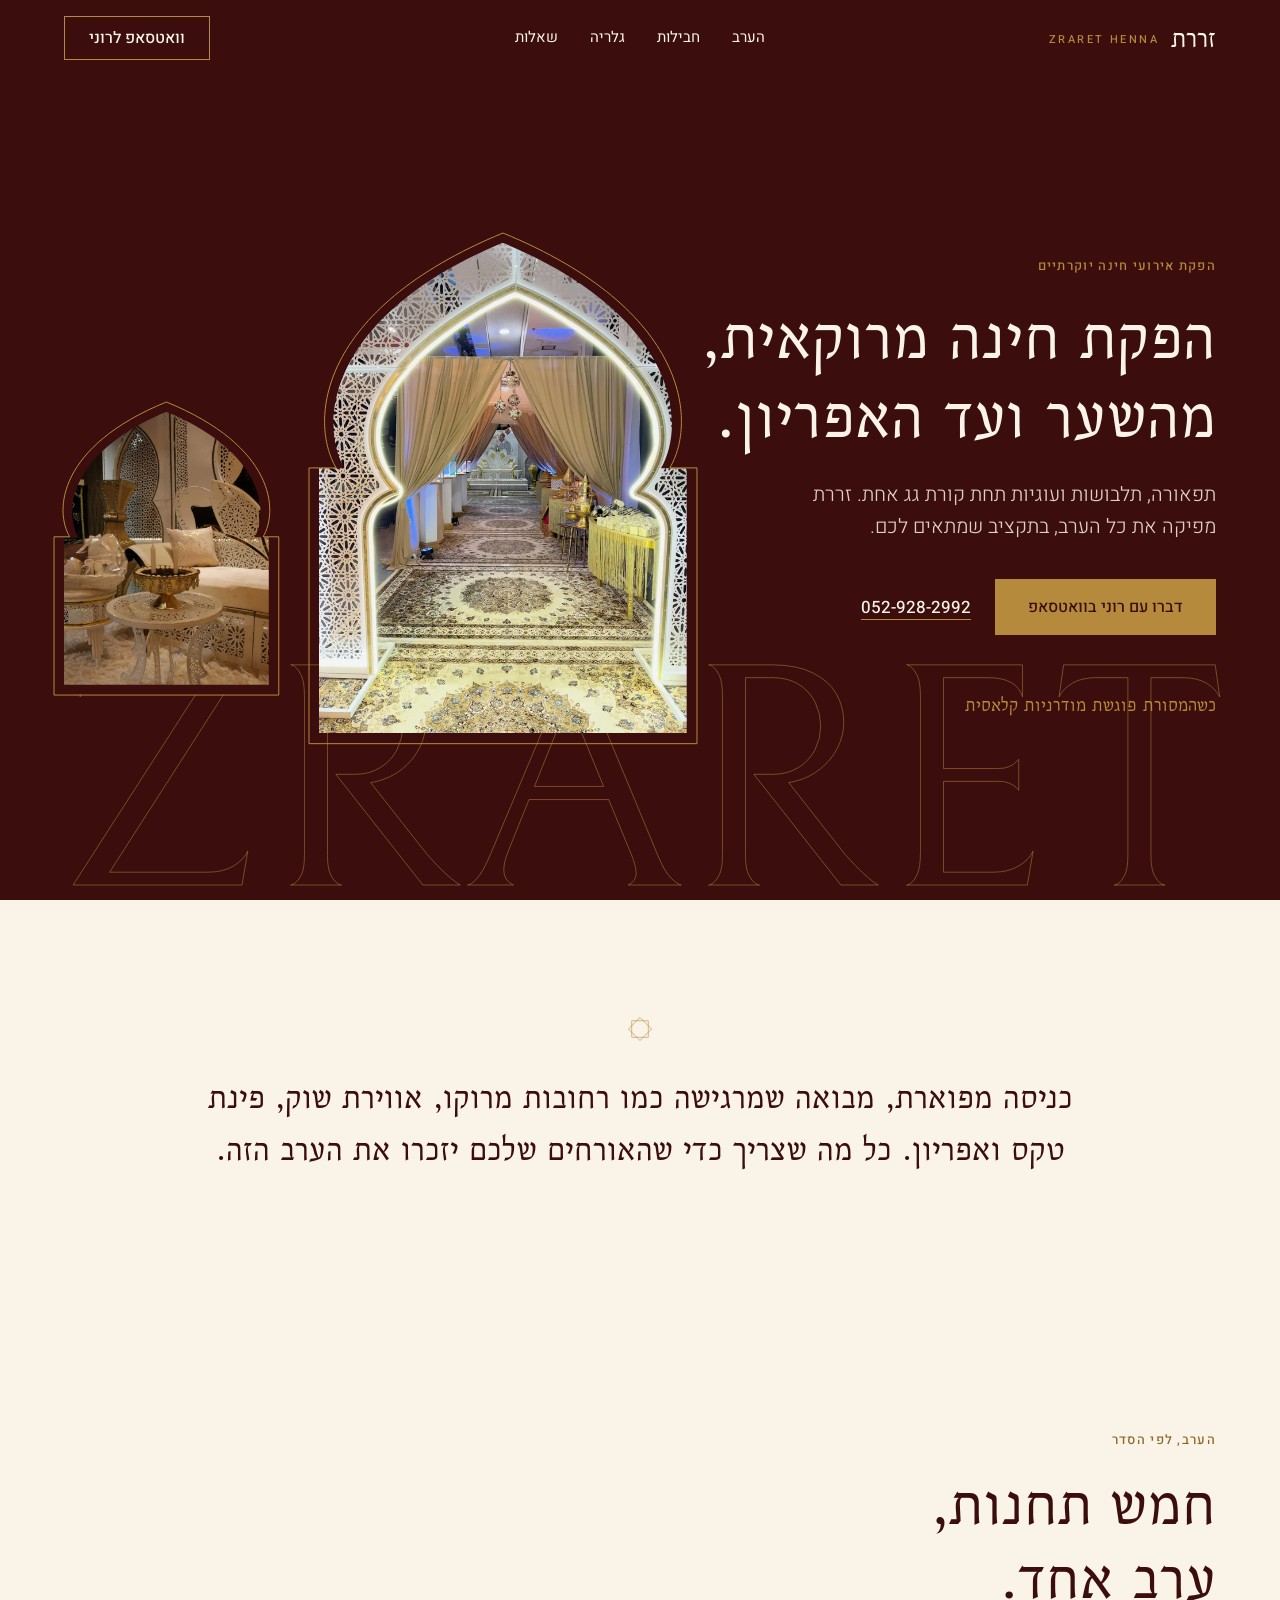
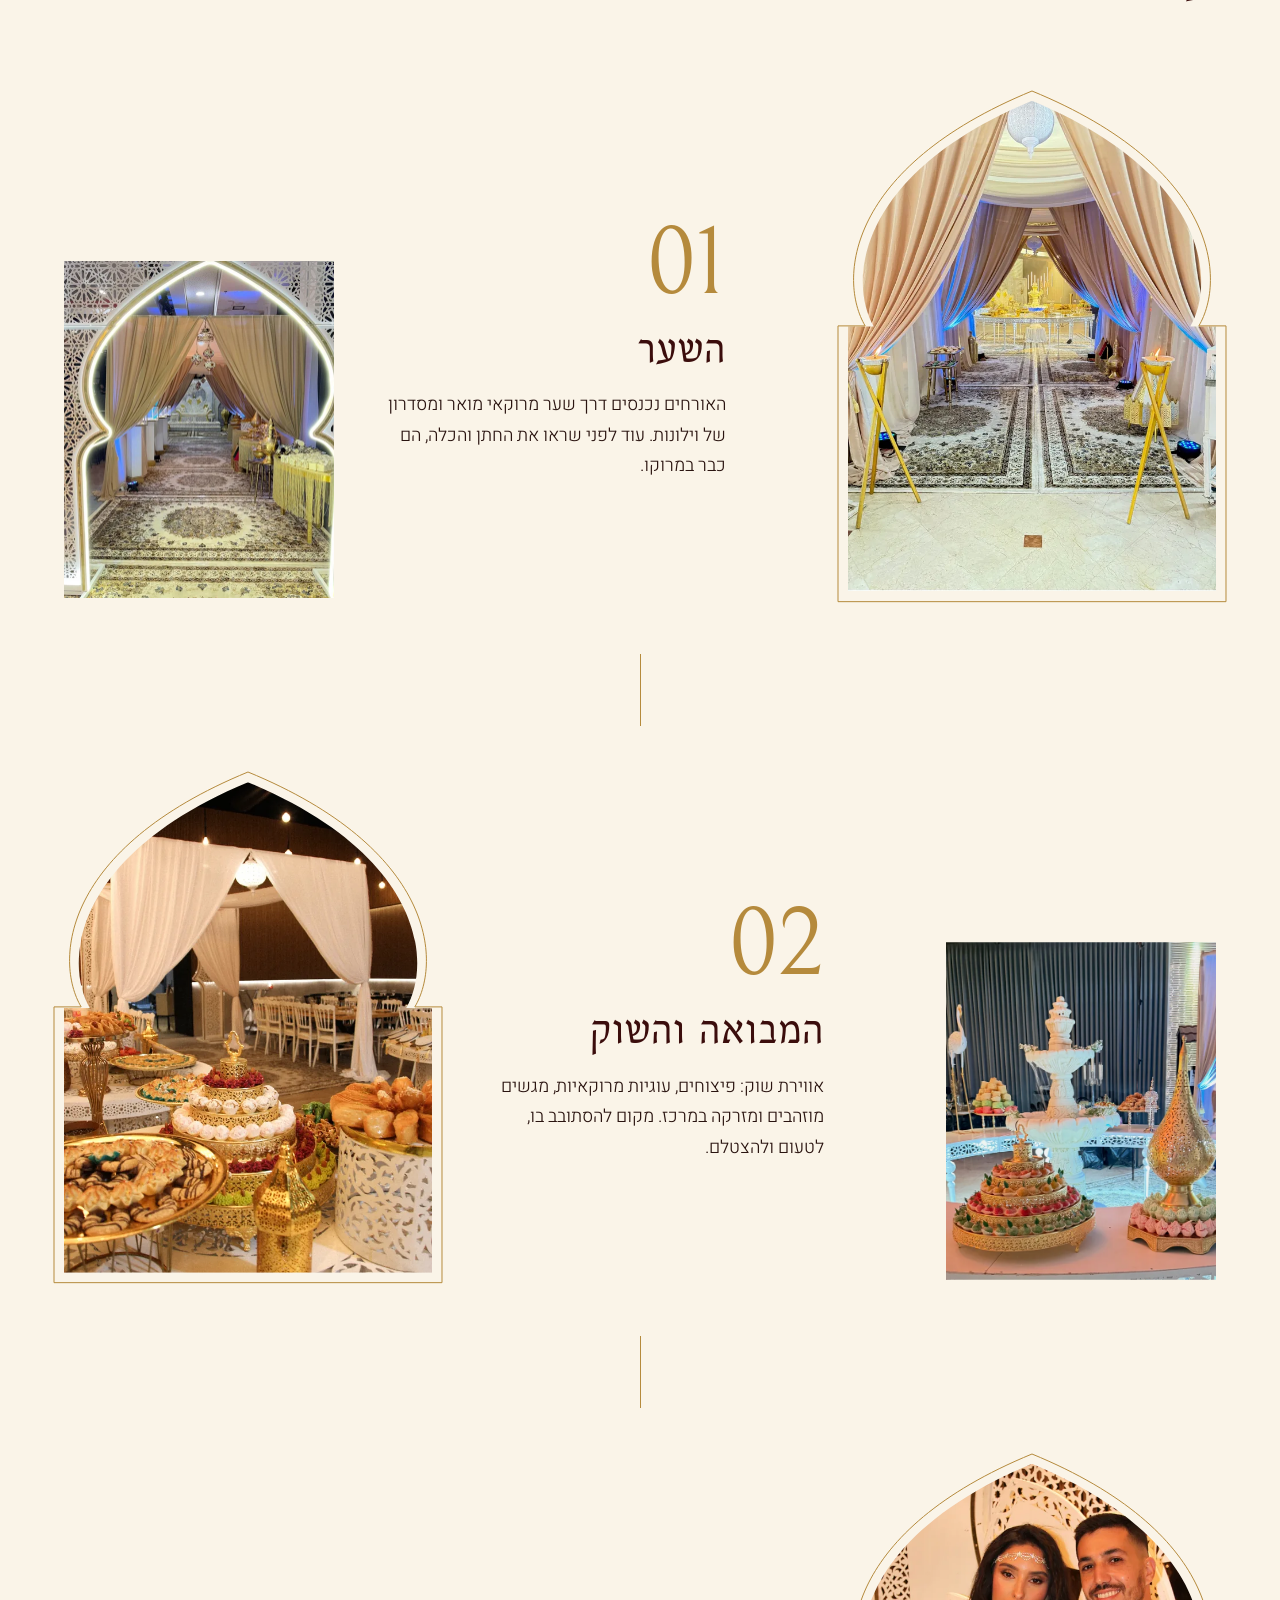
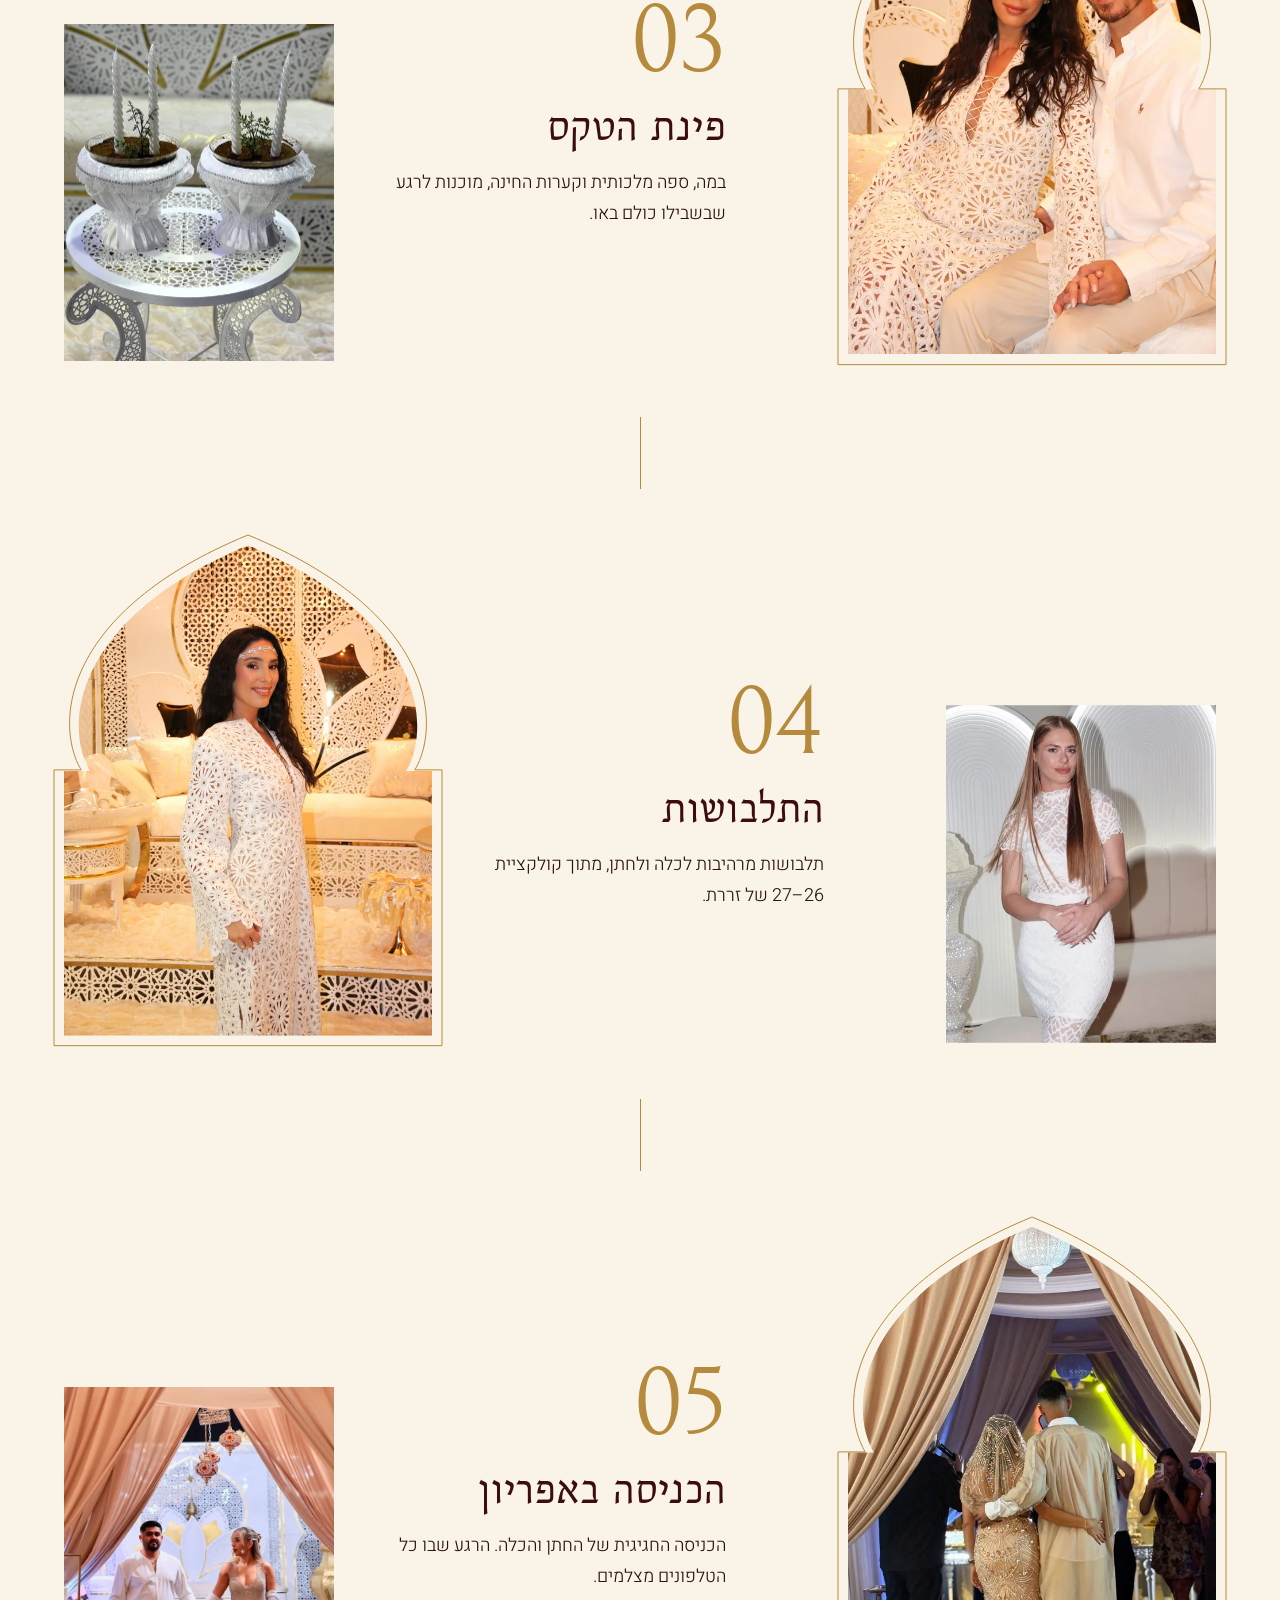
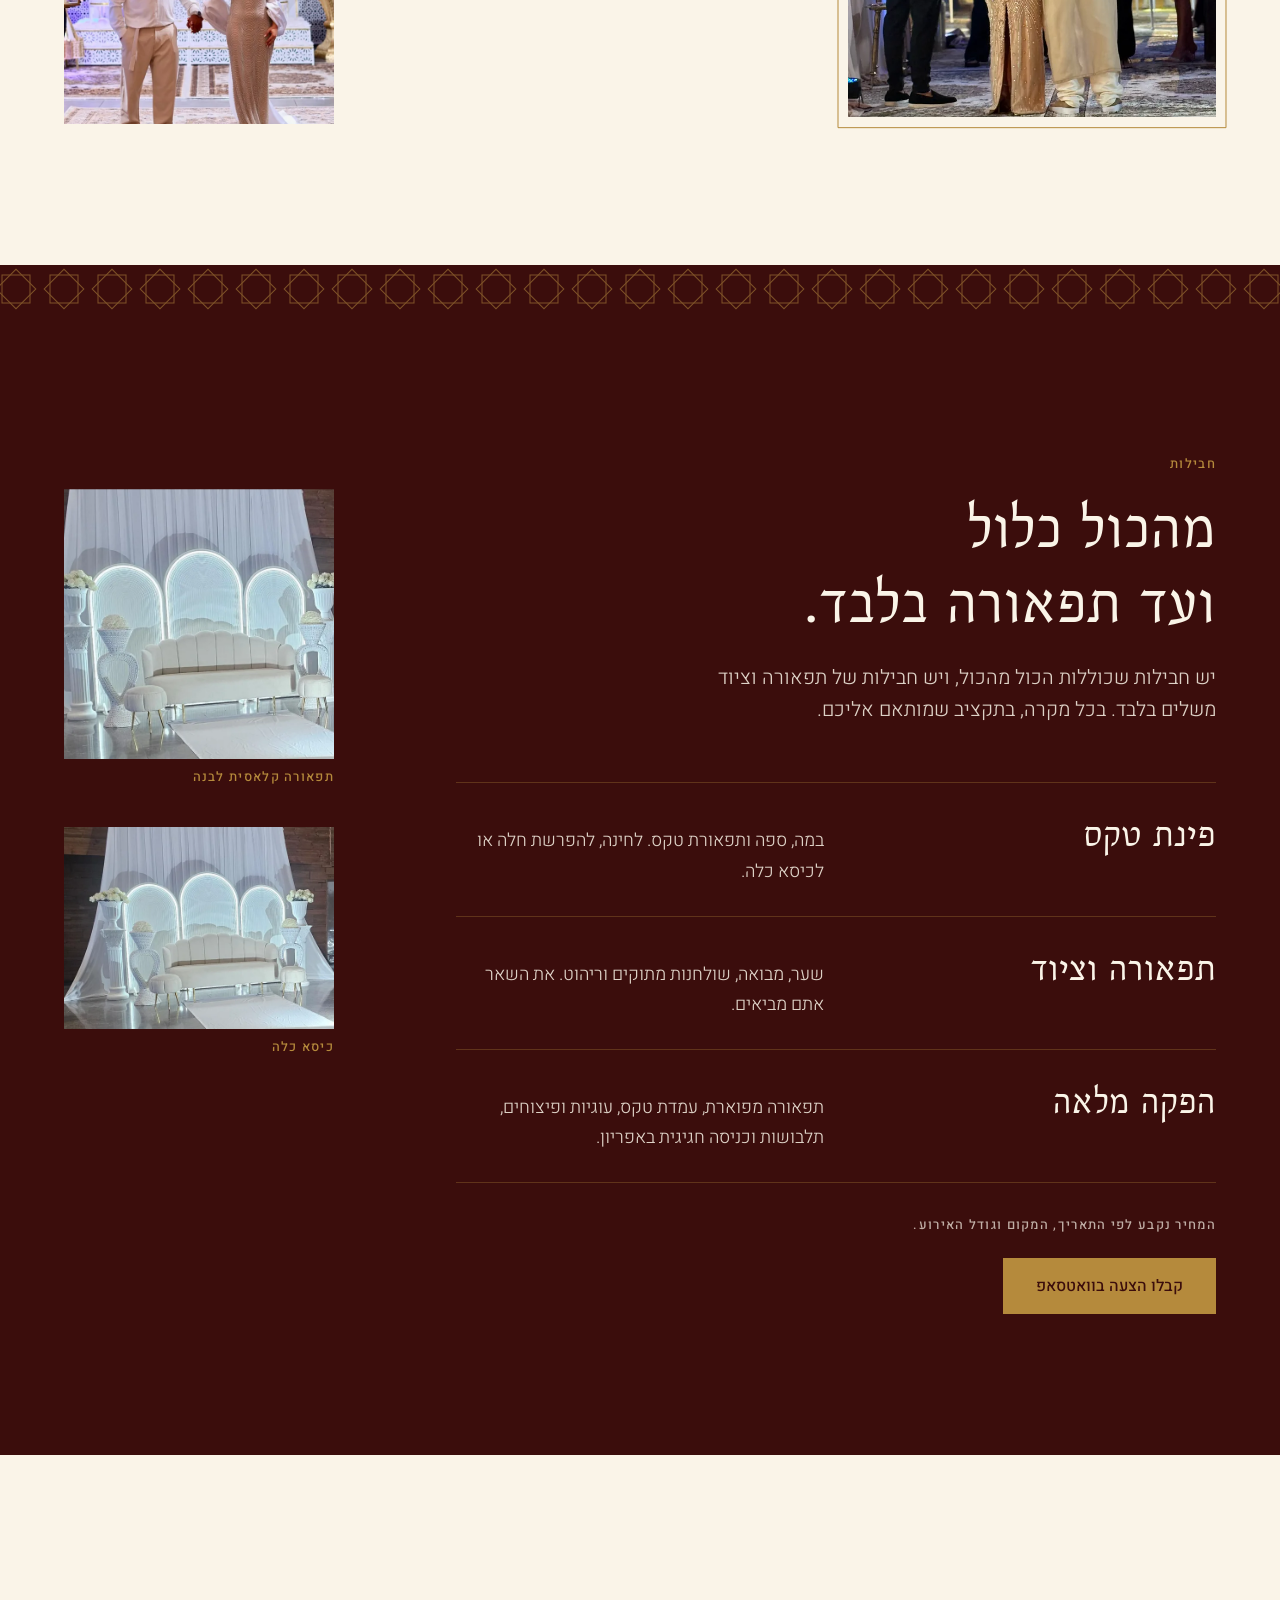
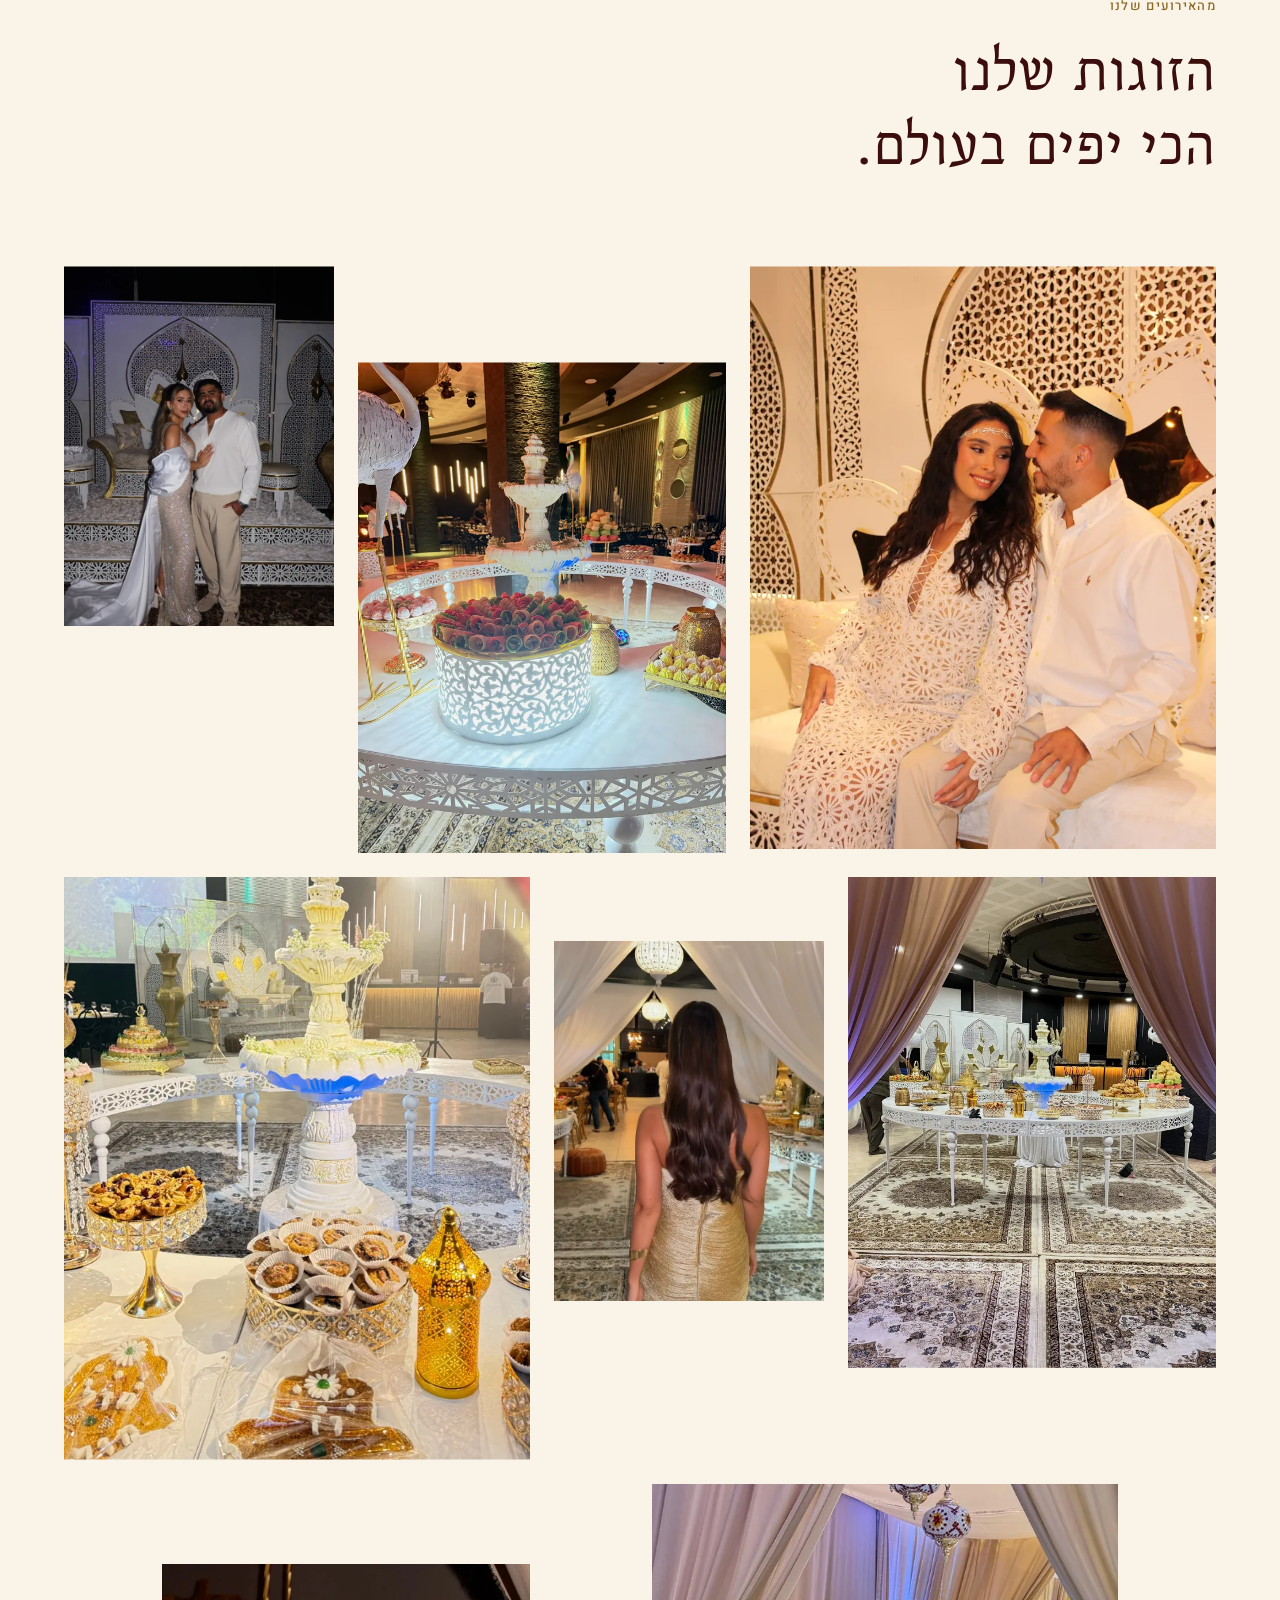
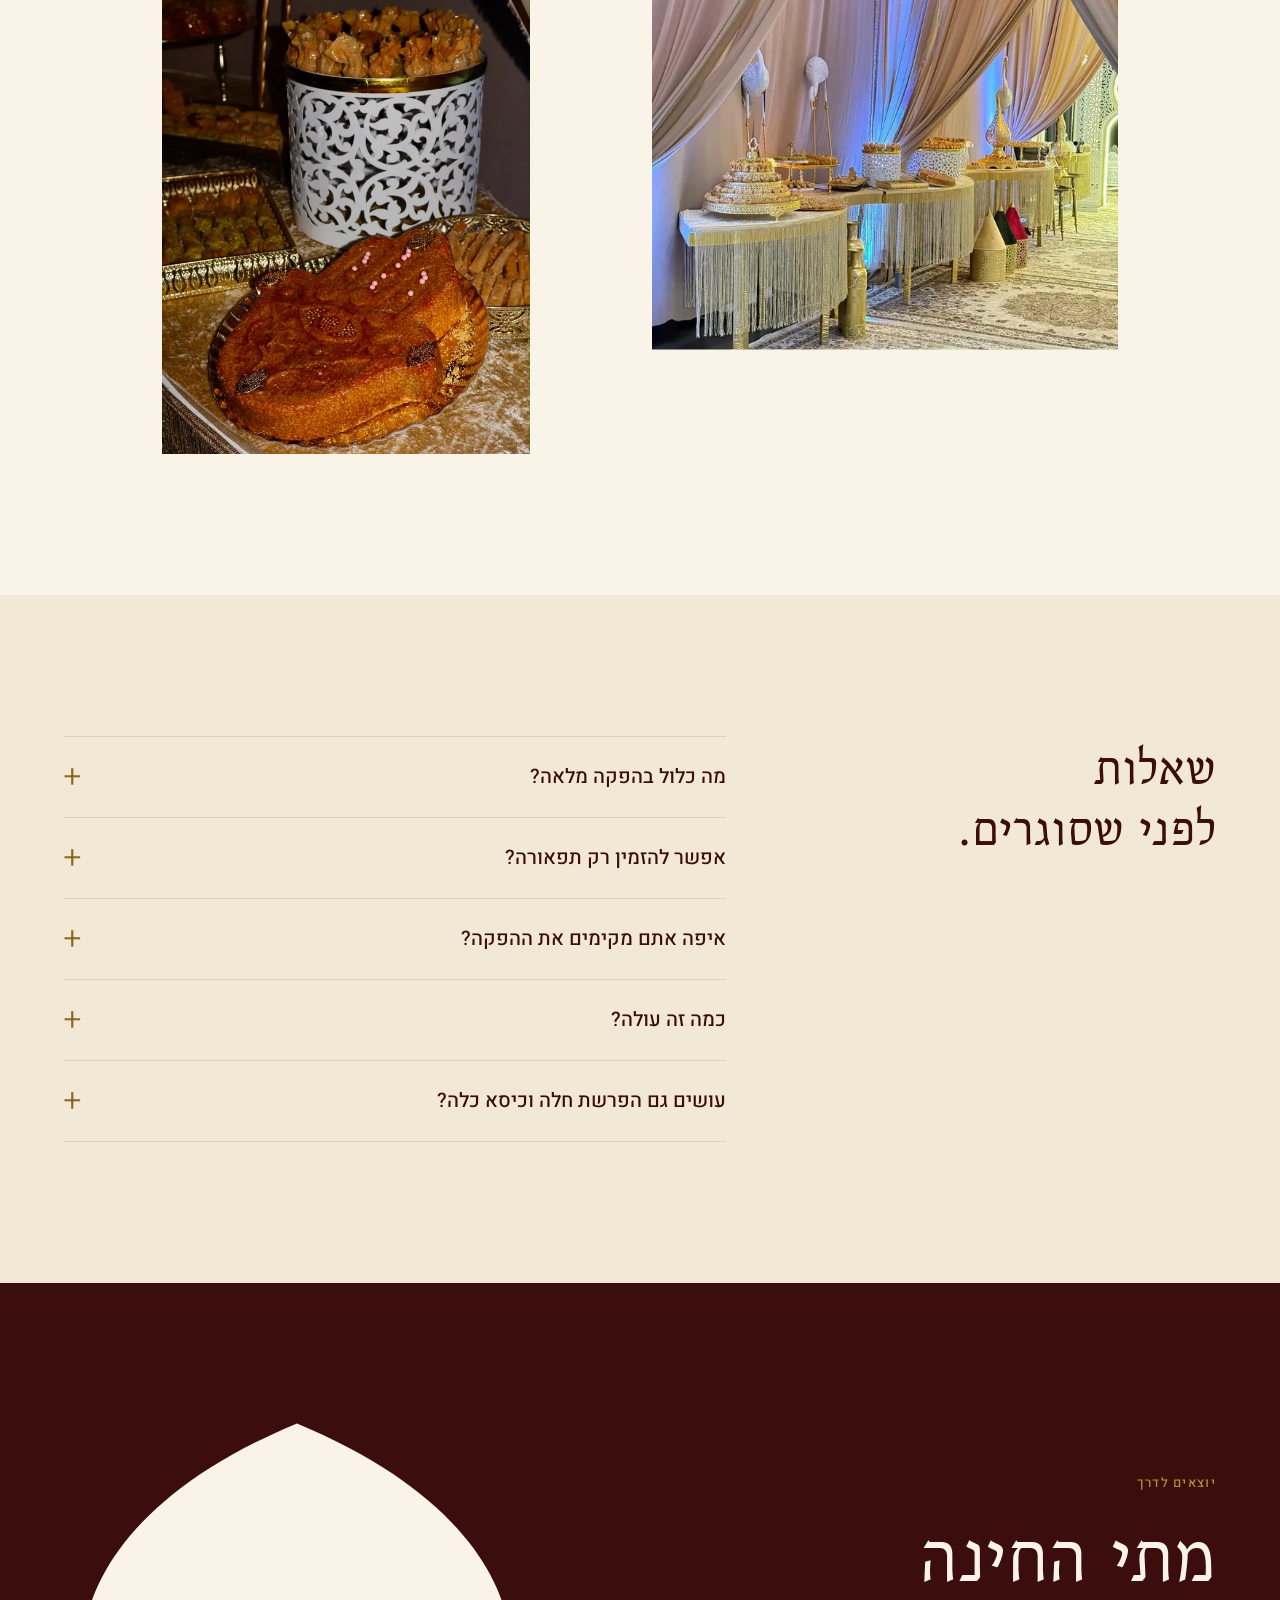
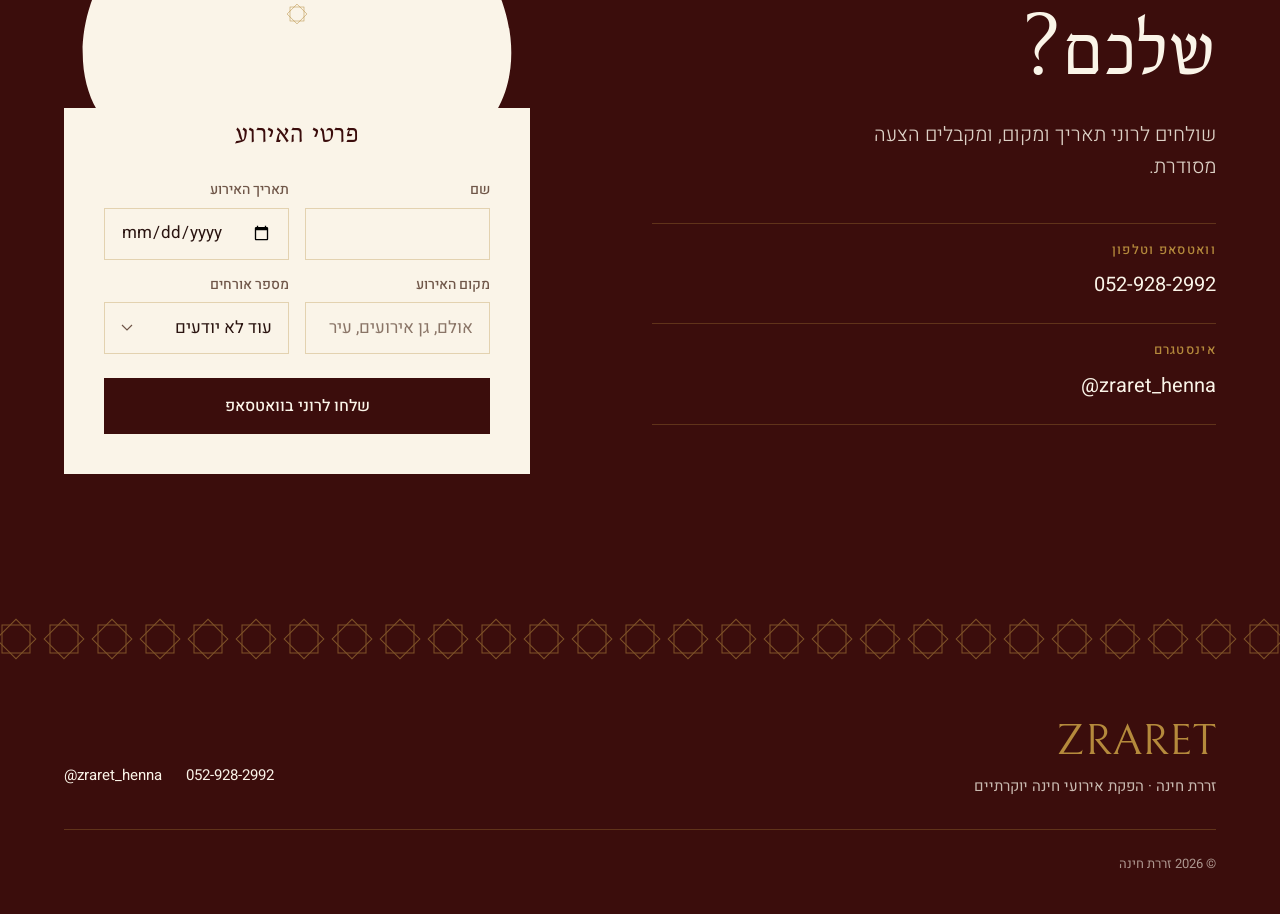
==== sites/zraret-henna/index.html @ cfbc6003 "Build contractor site for Avoda Ivrit (Eli Mualem) and polish after QA Static RTL site with real bef" ====
<!doctype html>
<html lang="he" dir="rtl">
<head>
  <meta charset="utf-8">
  <meta name="viewport" content="width=device-width, initial-scale=1">
  <title>זררת חינה | הפקת אירועי חינה מרוקאית יוקרתיים</title>
  <meta name="description" content="הפקת חינה מרוקאית מהשער ועד האפריון: תפאורה, תלבושות ועוגיות. חבילות בתקציב שמתאים לכם. דברו עם רוני: 052-928-2992.">
  <meta name="theme-color" content="#3B0D0C">
  <meta property="og:title" content="זררת חינה | הפקת אירועי חינה מרוקאית יוקרתיים">
  <meta property="og:description" content="הפקת חינה מרוקאית מהשער ועד האפריון: תפאורה, תלבושות ועוגיות. חבילות בתקציב שמתאים לכם. דברו עם רוני: 052-928-2992.">
  <meta property="og:type" content="website">
  <meta property="og:locale" content="he_IL">
  <meta property="og:image" content="assets/img/arch-entrance-1200.webp">
  <link rel="icon" href="data:image/svg+xml,%3Csvg xmlns='http://www.w3.org/2000/svg' viewBox='0 0 64 64'%3E%3Crect width='64' height='64' fill='%233B0D0C'/%3E%3Cpath transform='translate(15.5 10) scale(0.11)' d='M0,400 L0,184 L21,184 C0,148 6,60 150,0 C294,60 300,148 279,184 L300,184 L300,400 Z' fill='%23B58A3C'/%3E%3C/svg%3E">
  <link rel="preload" href="assets/fonts/bellefair-hebrew-400-normal.woff2" as="font" type="font/woff2" crossorigin>
  <link rel="preload" href="assets/fonts/heebo-hebrew-300-normal.woff2" as="font" type="font/woff2" crossorigin>
  <link rel="stylesheet" href="assets/css/fonts.css">
  <link rel="stylesheet" href="assets/css/styles.css">
  <script>document.documentElement.classList.add('js');</script>
  <script type="application/ld+json">{"@context": "https://schema.org", "@type": "LocalBusiness", "name": "זררת חינה", "telephone": "+972-52-928-2992", "areaServed": "IL", "sameAs": ["https://www.instagram.com/zraret_henna/"]}</script>
  <script src="assets/js/main.js" defer></script>
</head>
<body>
  <svg width="0" height="0" aria-hidden="true" style="position:absolute"><defs>
   <clipPath id="arch" clipPathUnits="objectBoundingBox"><path d="M0,1 L0,0.46 L0.07,0.46 C0,0.37 0.02,0.15 0.5,0 C0.98,0.15 1,0.37 0.93,0.46 L1,0.46 L1,1 Z"/></clipPath>
   <clipPath id="arch-top" clipPathUnits="objectBoundingBox"><path d="M0,1 L0.07,1 C0,0.804 0.02,0.326 0.5,0 C0.98,0.326 1,0.804 0.93,1 L1,1 Z"/></clipPath>
  </defs></svg>
  <a class="skip" href="#main">דילוג לתוכן</a>

  <header class="header" id="top">
    <div class="container header__bar">
      <a class="brand" href="#top" aria-label="זררת חינה, לראש העמוד">
        <span class="brand__he">זררת</span>
        <span class="brand__en" dir="ltr">ZRARET HENNA</span>
      </a>
      <nav class="nav" aria-label="ניווט ראשי">
        <ul>
          <li><a href="#evening">הערב</a></li>
          <li><a href="#packages">חבילות</a></li>
          <li><a href="#gallery">גלריה</a></li>
          <li><a href="#faq">שאלות</a></li>
        </ul>
      </nav>
      <a class="btn btn--outline btn--sm header__cta" href="https://wa.me/972529282992?text=%D7%94%D7%99%D7%99%20%D7%A8%D7%95%D7%A0%D7%99%2C%20%D7%94%D7%92%D7%A2%D7%AA%D7%99%20%D7%9E%D7%94%D7%90%D7%AA%D7%A8%20%D7%95%D7%90%D7%A9%D7%9E%D7%97%20%D7%9C%D7%A4%D7%A8%D7%98%D7%99%D7%9D%20%D7%A2%D7%9C%20%D7%94%D7%A4%D7%A7%D7%AA%20%D7%97%D7%99%D7%A0%D7%94." target="_blank" rel="noopener">וואטסאפ לרוני</a>
      <button class="header__toggle" type="button" aria-expanded="false" aria-controls="menu">תפריט</button>
    </div>
  </header>

  <div class="menu-overlay" id="menu" hidden>
    <div class="container menu-overlay__bar">
      <span class="brand__he">זררת</span>
      <button class="header__toggle menu-overlay__close" type="button">סגירה</button>
    </div>
    <nav class="container menu-overlay__nav" aria-label="ניווט במובייל">
      <ul>
        <li><a href="#evening">הערב</a></li>
        <li><a href="#packages">חבילות</a></li>
        <li><a href="#gallery">גלריה</a></li>
        <li><a href="#faq">שאלות</a></li>
      </ul>
    </nav>
    <div class="container menu-overlay__foot">
      <a class="btn btn--gold" href="https://wa.me/972529282992?text=%D7%94%D7%99%D7%99%20%D7%A8%D7%95%D7%A0%D7%99%2C%20%D7%94%D7%92%D7%A2%D7%AA%D7%99%20%D7%9E%D7%94%D7%90%D7%AA%D7%A8%20%D7%95%D7%90%D7%A9%D7%9E%D7%97%20%D7%9C%D7%A4%D7%A8%D7%98%D7%99%D7%9D%20%D7%A2%D7%9C%20%D7%94%D7%A4%D7%A7%D7%AA%20%D7%97%D7%99%D7%A0%D7%94." target="_blank" rel="noopener">וואטסאפ לרוני</a>
      <a class="menu-overlay__phone" href="tel:+972529282992"><bdi dir="ltr">052-928-2992</bdi></a>
    </div>
  </div>

  <main id="main">
    <section class="hero" aria-labelledby="hero-title">
      <span class="hero__backdrop" aria-hidden="true" dir="ltr">ZRARET</span>
      <div class="container hero__grid">
        <div class="hero__text">
          <p class="label label--gold">הפקת אירועי חינה יוקרתיים</p>
          <h1 class="hero__title" id="hero-title"><span>הפקת חינה מרוקאית,</span> <span>מהשער ועד האפריון.</span></h1>
          <p class="hero__lead">תפאורה, תלבושות ועוגיות תחת קורת גג אחת. זררת מפיקה את כל הערב, בתקציב שמתאים לכם.</p>
          <div class="hero__actions">
            <a class="btn btn--gold" href="https://wa.me/972529282992?text=%D7%94%D7%99%D7%99%20%D7%A8%D7%95%D7%A0%D7%99%2C%20%D7%94%D7%92%D7%A2%D7%AA%D7%99%20%D7%9E%D7%94%D7%90%D7%AA%D7%A8%20%D7%95%D7%90%D7%A9%D7%9E%D7%97%20%D7%9C%D7%A4%D7%A8%D7%98%D7%99%D7%9D%20%D7%A2%D7%9C%20%D7%94%D7%A4%D7%A7%D7%AA%20%D7%97%D7%99%D7%A0%D7%94." target="_blank" rel="noopener">דברו עם רוני בוואטסאפ</a>
            <a class="hero__phone" href="tel:+972529282992"><bdi dir="ltr">052-928-2992</bdi></a>
          </div>
          <p class="hero__motto">כשהמסורת פוגשת מודרניות קלאסית</p>
        </div>
        <div class="hero__art">
          <div class="arch hero__arch-a"><div class="arch__img"><img src="assets/img/arch-entrance-1200.webp" srcset="assets/img/arch-entrance-640.webp 640w, assets/img/arch-entrance-1200.webp 1200w, assets/img/arch-entrance-2000.webp 2000w" sizes="(min-width: 1024px) min(29vw, 416px), (min-width: 640px) 56vw, 74vw" width="2000" height="2667" alt="שער מרוקאי מואר ומאחוריו מסדרון וילונות ושטיחים" fetchpriority="high"></div><svg class="arch__rim" viewBox="0 0 300 400" preserveAspectRatio="none" aria-hidden="true" focusable="false"><path d="M0,400 L0,184 L21,184 C0,148 6,60 150,0 C294,60 300,148 279,184 L300,184 L300,400 Z" fill="none" stroke="#B58A3C" stroke-width="1" vector-effect="non-scaling-stroke"/></svg></div>
          <div class="arch hero__arch-b arch--front"><div class="arch__img"><img src="assets/img/stage-bowl-1200.webp" srcset="assets/img/stage-bowl-640.webp 640w, assets/img/stage-bowl-1200.webp 1200w, assets/img/stage-bowl-2000.webp 2000w" sizes="(min-width: 1024px) 230px, (min-width: 640px) 30vw, 40vw" width="2000" height="2667" alt="קערת חינה מוזהבת על שולחן מול במת הטקס" style="object-position: center 60%" fetchpriority="high"></div><svg class="arch__rim" viewBox="0 0 300 400" preserveAspectRatio="none" aria-hidden="true" focusable="false"><path d="M0,400 L0,184 L21,184 C0,148 6,60 150,0 C294,60 300,148 279,184 L300,184 L300,400 Z" fill="none" stroke="#B58A3C" stroke-width="1" vector-effect="non-scaling-stroke"/></svg></div>
        </div>
      </div>
    </section>

    <section class="intro" aria-label="על זררת">
      <div class="container intro__inner">
        <svg class="star" viewBox="0 0 48 48" aria-hidden="true" focusable="false"><g fill="none" stroke="#B58A3C" stroke-width="1" vector-effect="non-scaling-stroke"><rect x="10" y="10" width="28" height="28"/><rect x="10" y="10" width="28" height="28" transform="rotate(45 24 24)"/></g></svg>
        <p class="intro__text">כניסה מפוארת, מבואה שמרגישה כמו רחובות מרוקו, אווירת שוק, פינת טקס ואפריון. כל מה שצריך כדי שהאורחים שלכם יזכרו את הערב הזה.</p>
      </div>
    </section>

    <section class="evening section" id="evening" aria-labelledby="evening-title">
      <div class="container">
        <header class="section-head">
          <p class="label label--deep">הערב, לפי הסדר</p>
          <h2 class="h2" id="evening-title"><span>חמש תחנות,</span> <span>ערב אחד.</span></h2>
        </header>
        <div class="stations">
        <article class="station station--odd" data-rise aria-labelledby="st-01">
          <div class="station__head">
            <span class="station__num" aria-hidden="true">01</span>
            <h3 class="station__title" id="st-01">השער</h3>
          </div>
          <div class="station__arch"><div class="arch"><div class="arch__img"><div class="arch__rise rise"><img src="assets/img/corridor-1200.webp" srcset="assets/img/corridor-640.webp 640w, assets/img/corridor-1200.webp 1200w, assets/img/corridor-1320.webp 1320w" sizes="(min-width: 1024px) min(29vw, 416px), (min-width: 640px) 60vw, 78vw" width="1320" height="1760" alt="מסדרון וילונות ושטיחים שמוביל אל האירוע" style="object-position: center" loading="lazy" decoding="async"></div></div><svg class="arch__rim" viewBox="0 0 300 400" preserveAspectRatio="none" aria-hidden="true" focusable="false"><path d="M0,400 L0,184 L21,184 C0,148 6,60 150,0 C294,60 300,148 279,184 L300,184 L300,400 Z" fill="none" stroke="#B58A3C" stroke-width="1" vector-effect="non-scaling-stroke"/></svg></div></div>
          <div class="station__support"><div class="frame rise rise--late"><img src="assets/img/arch-corridor-1200.webp" srcset="assets/img/arch-corridor-640.webp 640w, assets/img/arch-corridor-1200.webp 1200w" sizes="(min-width: 1024px) min(21vw, 306px), (min-width: 640px) 34vw, 44vw" width="1200" height="1266" alt="שער מרוקאי מואר בכניסה לאירוע" loading="lazy" decoding="async"></div></div>
          <p class="station__body">האורחים נכנסים דרך שער מרוקאי מואר ומסדרון של וילונות. עוד לפני שראו את החתן והכלה, הם כבר במרוקו.</p>
        </article>
        <div class="station-line" aria-hidden="true"></div>
        <article class="station station--even" data-rise aria-labelledby="st-02">
          <div class="station__head">
            <span class="station__num" aria-hidden="true">02</span>
            <h3 class="station__title" id="st-02">המבואה והשוק</h3>
          </div>
          <div class="station__arch"><div class="arch"><div class="arch__img"><div class="arch__rise rise"><img src="assets/img/sweets-tent-1200.webp" srcset="assets/img/sweets-tent-640.webp 640w, assets/img/sweets-tent-1200.webp 1200w, assets/img/sweets-tent-2000.webp 2000w" sizes="(min-width: 1024px) min(29vw, 416px), (min-width: 640px) 60vw, 78vw" width="2000" height="2666" alt="שולחן מתוקים עמוס מגשים מוזהבים מול אוהל וילונות לבן" style="object-position: center 55%" loading="lazy" decoding="async"></div></div><svg class="arch__rim" viewBox="0 0 300 400" preserveAspectRatio="none" aria-hidden="true" focusable="false"><path d="M0,400 L0,184 L21,184 C0,148 6,60 150,0 C294,60 300,148 279,184 L300,184 L300,400 Z" fill="none" stroke="#B58A3C" stroke-width="1" vector-effect="non-scaling-stroke"/></svg></div></div>
          <div class="station__support"><div class="frame rise rise--late"><img src="assets/img/fountain-1200.webp" srcset="assets/img/fountain-640.webp 640w, assets/img/fountain-1200.webp 1200w, assets/img/fountain-2000.webp 2000w" sizes="(min-width: 1024px) min(21vw, 306px), (min-width: 640px) 34vw, 44vw" width="2000" height="2667" alt="מזרקה לבנה מוקפת מגדלי מתוקים" loading="lazy" decoding="async"></div></div>
          <p class="station__body">אווירת שוק: פיצוחים, עוגיות מרוקאיות, מגשים מוזהבים ומזרקה במרכז. מקום להסתובב בו, לטעום ולהצטלם.</p>
        </article>
        <div class="station-line" aria-hidden="true"></div>
        <article class="station station--odd" data-rise aria-labelledby="st-03">
          <div class="station__head">
            <span class="station__num" aria-hidden="true">03</span>
            <h3 class="station__title" id="st-03">פינת הטקס</h3>
          </div>
          <div class="station__arch"><div class="arch"><div class="arch__img"><div class="arch__rise rise"><img src="assets/img/couple-stage-1200.webp" srcset="assets/img/couple-stage-640.webp 640w, assets/img/couple-stage-1200.webp 1200w, assets/img/couple-stage-2000.webp 2000w" sizes="(min-width: 1024px) min(29vw, 416px), (min-width: 640px) 60vw, 78vw" width="2000" height="2667" alt="חתן וכלה יושבים על במת הטקס מול תפאורה לבנה מחוררת" style="object-position: center 35%" loading="lazy" decoding="async"></div></div><svg class="arch__rim" viewBox="0 0 300 400" preserveAspectRatio="none" aria-hidden="true" focusable="false"><path d="M0,400 L0,184 L21,184 C0,148 6,60 150,0 C294,60 300,148 279,184 L300,184 L300,400 Z" fill="none" stroke="#B58A3C" stroke-width="1" vector-effect="non-scaling-stroke"/></svg></div></div>
          <div class="station__support"><div class="frame rise rise--late"><img src="assets/img/henna-bowls-1200.webp" srcset="assets/img/henna-bowls-640.webp 640w, assets/img/henna-bowls-1200.webp 1200w" sizes="(min-width: 1024px) min(21vw, 306px), (min-width: 640px) 34vw, 44vw" width="1200" height="1266" alt="קערות חינה לבנות עם נרות על שולחן מעוטר" loading="lazy" decoding="async"></div></div>
          <p class="station__body">במה, ספה מלכותית וקערות החינה, מוכנות לרגע שבשבילו כולם באו.</p>
        </article>
        <div class="station-line" aria-hidden="true"></div>
        <article class="station station--even" data-rise aria-labelledby="st-04">
          <div class="station__head">
            <span class="station__num" aria-hidden="true">04</span>
            <h3 class="station__title" id="st-04">התלבושות</h3>
          </div>
          <div class="station__arch"><div class="arch"><div class="arch__img"><div class="arch__rise rise"><img src="assets/img/bride-1200.webp" srcset="assets/img/bride-640.webp 640w, assets/img/bride-1200.webp 1200w, assets/img/bride-2000.webp 2000w" sizes="(min-width: 1024px) min(29vw, 416px), (min-width: 640px) 60vw, 78vw" width="2000" height="2667" alt="כלה בשמלת תחרה לבנה מול במת הטקס" style="object-position: center 30%" loading="lazy" decoding="async"></div></div><svg class="arch__rim" viewBox="0 0 300 400" preserveAspectRatio="none" aria-hidden="true" focusable="false"><path d="M0,400 L0,184 L21,184 C0,148 6,60 150,0 C294,60 300,148 279,184 L300,184 L300,400 Z" fill="none" stroke="#B58A3C" stroke-width="1" vector-effect="non-scaling-stroke"/></svg></div></div>
          <div class="station__support"><div class="frame rise rise--late"><img src="assets/img/outfit-1-1200.webp" srcset="assets/img/outfit-1-640.webp 640w, assets/img/outfit-1-1200.webp 1200w, assets/img/outfit-1-1366.webp 1366w" sizes="(min-width: 1024px) min(21vw, 306px), (min-width: 640px) 34vw, 44vw" width="1366" height="1341" alt="דוגמנית בשמלת תחרה לבנה מקולקציית זררת" loading="lazy" decoding="async"></div></div>
          <p class="station__body">תלבושות מרהיבות לכלה ולחתן, מתוך קולקציית 26–27 של זררת.</p>
        </article>
        <div class="station-line" aria-hidden="true"></div>
        <article class="station station--odd" data-rise aria-labelledby="st-05">
          <div class="station__head">
            <span class="station__num" aria-hidden="true">05</span>
            <h3 class="station__title" id="st-05">הכניסה באפריון</h3>
          </div>
          <div class="station__arch"><div class="arch"><div class="arch__img"><div class="arch__rise rise"><img src="assets/img/entrance-couple-1200.webp" srcset="assets/img/entrance-couple-640.webp 640w, assets/img/entrance-couple-1200.webp 1200w, assets/img/entrance-couple-1320.webp 1320w" sizes="(min-width: 1024px) min(29vw, 416px), (min-width: 640px) 60vw, 78vw" width="1320" height="1760" alt="חתן וכלה נכנסים דרך הווילונות והאורחים מצלמים" style="object-position: center 40%" loading="lazy" decoding="async"></div></div><svg class="arch__rim" viewBox="0 0 300 400" preserveAspectRatio="none" aria-hidden="true" focusable="false"><path d="M0,400 L0,184 L21,184 C0,148 6,60 150,0 C294,60 300,148 279,184 L300,184 L300,400 Z" fill="none" stroke="#B58A3C" stroke-width="1" vector-effect="non-scaling-stroke"/></svg></div></div>
          <div class="station__support"><div class="frame rise rise--late"><img src="assets/img/night-walk-947.webp" srcset="assets/img/night-walk-640.webp 640w, assets/img/night-walk-947.webp 947w" sizes="(min-width: 1024px) min(21vw, 306px), (min-width: 640px) 34vw, 44vw" width="947" height="1262" alt="חתן וכלה צועדים יד ביד בכניסה לאירוע" loading="lazy" decoding="async"></div></div>
          <p class="station__body">הכניסה החגיגית של החתן והכלה. הרגע שבו כל הטלפונים מצלמים.</p>
        </article>
        </div>
      </div>
    </section>

    <div class="khatam" aria-hidden="true"></div>
    <section class="packages section" id="packages" aria-labelledby="packages-title">
      <div class="container packages__grid">
        <p class="label label--gold packages__label">חבילות</p>
        <div class="packages__main">
          <h2 class="h2" id="packages-title"><span>מהכול כלול</span> <span>ועד תפאורה בלבד.</span></h2>
          <p class="packages__lead">יש חבילות שכוללות הכול מהכול, ויש חבילות של תפאורה וציוד משלים בלבד. בכל מקרה, בתקציב שמותאם אליכם.</p>
          <ul class="menu">
            <li class="menu__row">
              <h3 class="menu__name">פינת טקס</h3>
              <p class="menu__desc">במה, ספה ותפאורת טקס. לחינה, להפרשת חלה או לכיסא כלה.</p>
            </li>
            <li class="menu__row">
              <h3 class="menu__name">תפאורה וציוד</h3>
              <p class="menu__desc">שער, מבואה, שולחנות מתוקים וריהוט. את השאר אתם מביאים.</p>
            </li>
            <li class="menu__row">
              <h3 class="menu__name">הפקה מלאה</h3>
              <p class="menu__desc">תפאורה מפוארת, עמדת טקס, עוגיות ופיצוחים, תלבושות וכניסה חגיגית באפריון.</p>
            </li>
          </ul>
          <p class="label packages__note">המחיר נקבע לפי התאריך, המקום וגודל האירוע.</p>
          <a class="btn btn--gold packages__cta" href="https://wa.me/972529282992?text=%D7%94%D7%99%D7%99%20%D7%A8%D7%95%D7%A0%D7%99%2C%20%D7%94%D7%92%D7%A2%D7%AA%D7%99%20%D7%9E%D7%94%D7%90%D7%AA%D7%A8%20%D7%95%D7%90%D7%A9%D7%9E%D7%97%20%D7%9C%D7%A4%D7%A8%D7%98%D7%99%D7%9D%20%D7%A2%D7%9C%20%D7%94%D7%A4%D7%A7%D7%AA%20%D7%97%D7%99%D7%A0%D7%94." target="_blank" rel="noopener">קבלו הצעה בוואטסאפ</a>
        </div>
        <div class="packages__media" data-rise>
          <figure class="packages__fig">
            <div class="frame rise" style="aspect-ratio: 1/1"><img src="assets/img/white-set-1200.webp" srcset="assets/img/white-set-640.webp 640w, assets/img/white-set-1200.webp 1200w, assets/img/white-set-1546.webp 1546w" sizes="(min-width: 1024px) min(21vw, 306px), 45vw" width="1546" height="1516" alt="תפאורה לבנה קלאסית עם קשתות מוארות וספה" loading="lazy" decoding="async"></div>
            <figcaption class="label label--gold">תפאורה קלאסית לבנה</figcaption>
          </figure>
          <figure class="packages__fig">
            <div class="frame rise rise--late" style="aspect-ratio: 4/3"><img src="assets/img/bride-chair-1200.webp" srcset="assets/img/bride-chair-640.webp 640w, assets/img/bride-chair-1200.webp 1200w, assets/img/bride-chair-1578.webp 1578w" sizes="(min-width: 1024px) min(21vw, 306px), 45vw" width="1578" height="1168" alt="כיסא כלה לבן מול קשתות מוארות" loading="lazy" decoding="async"></div>
            <figcaption class="label label--gold">כיסא כלה</figcaption>
          </figure>
        </div>
      </div>
    </section>

    <section class="gallery section" id="gallery" aria-labelledby="gallery-title">
      <div class="container">
        <header class="section-head">
          <p class="label label--deep">מהאירועים שלנו</p>
          <h2 class="h2" id="gallery-title"><span>הזוגות שלנו</span> <span>הכי יפים בעולם.</span></h2>
        </header>
        <div class="gallery__grid">
          <figure class="gallery__item gallery__item--couple-close" data-rise><div class="frame rise" style="aspect-ratio: 4/5"><img src="assets/img/couple-close-1200.webp" srcset="assets/img/couple-close-640.webp 640w, assets/img/couple-close-1200.webp 1200w, assets/img/couple-close-2000.webp 2000w" sizes="(min-width: 1024px) min(37vw, 526px), (min-width: 640px) 46vw, 44vw" width="2000" height="2666" alt="חתן וכלה צוחקים על במת הטקס" loading="lazy" decoding="async"></div></figure>
          <figure class="gallery__item gallery__item--sweets-round" data-rise><div class="frame rise" style="aspect-ratio: 3/4"><img src="assets/img/sweets-round-1200.webp" srcset="assets/img/sweets-round-640.webp 640w, assets/img/sweets-round-1200.webp 1200w, assets/img/sweets-round-2000.webp 2000w" sizes="(min-width: 1024px) min(29vw, 416px), (min-width: 640px) 46vw, 44vw" width="2000" height="2667" alt="שולחן מתוקים עגול עם מגדל פירות ומזרקה" loading="lazy" decoding="async"></div></figure>
          <figure class="gallery__item gallery__item--night-couple" data-rise><div class="frame rise" style="aspect-ratio: 3/4"><img src="assets/img/night-couple-1066.webp" srcset="assets/img/night-couple-640.webp 640w, assets/img/night-couple-1066.webp 1066w" sizes="(min-width: 1024px) min(21vw, 306px), (min-width: 640px) 46vw, 44vw" width="1066" height="1421" alt="זוג מצטלם מול תפאורה מרוקאית בערב" loading="lazy" decoding="async"></div></figure>
          <figure class="gallery__item gallery__item--hall-round" data-rise><div class="frame rise" style="aspect-ratio: 3/4"><img src="assets/img/hall-round-1200.webp" srcset="assets/img/hall-round-640.webp 640w, assets/img/hall-round-1200.webp 1200w, assets/img/hall-round-2000.webp 2000w" sizes="(min-width: 1024px) min(29vw, 416px), (min-width: 640px) 46vw, 44vw" width="2000" height="2667" alt="אולם עם שולחן מתוקים עגול, שטיחים ווילונות" loading="lazy" decoding="async"></div></figure>
          <figure class="gallery__item gallery__item--gold-dress" data-rise><div class="frame rise" style="aspect-ratio: 3/4"><img src="assets/img/gold-dress-1080.webp" srcset="assets/img/gold-dress-640.webp 640w, assets/img/gold-dress-1080.webp 1080w" sizes="(min-width: 1024px) min(21vw, 306px), (min-width: 640px) 46vw, 44vw" width="1080" height="1920" alt="אורחת בשמלת זהב נכנסת אל המבואה" loading="lazy" decoding="async"></div></figure>
          <figure class="gallery__item gallery__item--sweets-gold" data-rise><div class="frame rise" style="aspect-ratio: 4/5"><img src="assets/img/sweets-gold-1200.webp" srcset="assets/img/sweets-gold-640.webp 640w, assets/img/sweets-gold-1200.webp 1200w, assets/img/sweets-gold-1320.webp 1320w" sizes="(min-width: 1024px) min(37vw, 526px), (min-width: 640px) 46vw, 44vw" width="1320" height="1760" alt="מגשי עוגיות מרוקאיות וכלים מוזהבים" loading="lazy" decoding="async"></div></figure>
          <figure class="gallery__item gallery__item--lounge" data-rise><div class="frame rise" style="aspect-ratio: 1/1"><img src="assets/img/lounge-1200.webp" srcset="assets/img/lounge-640.webp 640w, assets/img/lounge-1200.webp 1200w" sizes="(min-width: 1024px) min(37vw, 526px), (min-width: 640px) 46vw, 44vw" width="1200" height="1266" alt="פינת ישיבה עם וילונות ושולחן מתוקים" loading="lazy" decoding="async"></div></figure>
          <figure class="gallery__item gallery__item--cake" data-rise><div class="frame rise" style="aspect-ratio: 3/4"><img src="assets/img/cake-1066.webp" srcset="assets/img/cake-640.webp 640w, assets/img/cake-1066.webp 1066w" sizes="(min-width: 1024px) min(29vw, 416px), (min-width: 640px) 46vw, 44vw" width="1066" height="1421" alt="עוגות ומאפים מרוקאיים על מגשים מוזהבים" loading="lazy" decoding="async"></div></figure>
        </div>
      </div>
    </section>

    <section class="faq section" id="faq" aria-labelledby="faq-title">
      <div class="container faq__grid">
        <h2 class="faq__title" id="faq-title"><span>שאלות</span> <span>לפני שסוגרים.</span></h2>
        <div class="faq__list">
          <details class="faq__item">
            <summary><span>מה כלול בהפקה מלאה?</span><span class="faq__plus" aria-hidden="true">+</span></summary>
            <p>תפאורה מפוארת, עמדת טקס, עוגיות ופיצוחים, תלבושות וכניסה חגיגית באפריון.</p>
          </details>
          <details class="faq__item">
            <summary><span>אפשר להזמין רק תפאורה?</span><span class="faq__plus" aria-hidden="true">+</span></summary>
            <p>כן. יש חבילות שכוללות רק תפאורה וציוד משלים, ויש גם פינת טקס בלבד.</p>
          </details>
          <details class="faq__item">
            <summary><span>איפה אתם מקימים את ההפקה?</span><span class="faq__plus" aria-hidden="true">+</span></summary>
            <p>באולמות, בגני אירועים וגם בטבע. שלחו לנו את המקום, ונגיד מה אפשר לעשות בו.</p>
          </details>
          <details class="faq__item">
            <summary><span>כמה זה עולה?</span><span class="faq__plus" aria-hidden="true">+</span></summary>
            <p>זה תלוי בתאריך, במקום ובמה שבוחרים. יש חבילות בכמה רמות תקציב. שלחו הודעה ותקבלו הצעה מסודרת.</p>
          </details>
          <details class="faq__item">
            <summary><span>עושים גם הפרשת חלה וכיסא כלה?</span><span class="faq__plus" aria-hidden="true">+</span></summary>
            <p>כן. יש לנו תפאורה קלאסית ואלגנטית להפרשת חלה, לחינה ולכיסא כלה.</p>
          </details>
        </div>
      </div>
    </section>

    <section class="contact section" id="contact" aria-labelledby="contact-title">
      <div class="container contact__grid">
        <div class="contact__text">
          <p class="label label--gold">יוצאים לדרך</p>
          <h2 class="contact__title" id="contact-title"><span>מתי החינה</span> <span>שלכם?</span></h2>
          <p class="contact__lead">שולחים לרוני תאריך ומקום, ומקבלים הצעה מסודרת.</p>
          <dl class="contact__rows">
            <div class="contact__row"><dt class="label label--gold">וואטסאפ וטלפון</dt><dd><a href="tel:+972529282992"><bdi dir="ltr">052-928-2992</bdi></a></dd></div>
            <div class="contact__row"><dt class="label label--gold">אינסטגרם</dt><dd><a href="https://www.instagram.com/zraret_henna/" target="_blank" rel="noopener"><bdi dir="ltr">@zraret_henna</bdi></a></dd></div>
          </dl>
        </div>
        <div class="door">
          <div class="door__cap"><svg class="star" viewBox="0 0 48 48" aria-hidden="true" focusable="false"><g fill="none" stroke="#B58A3C" stroke-width="1" vector-effect="non-scaling-stroke"><rect x="10" y="10" width="28" height="28"/><rect x="10" y="10" width="28" height="28" transform="rotate(45 24 24)"/></g></svg></div>
          <form class="door__body" id="lead-form" novalidate>
            <h3 class="door__title">פרטי האירוע</h3>
            <div class="door__fields">
              <div class="field">
                <label for="f-name">שם</label>
                <input id="f-name" name="name" type="text" autocomplete="name" required aria-describedby="f-name-err">
                <p class="field__error" id="f-name-err" hidden>נשמח לדעת איך קוראים לכם</p>
              </div>
              <div class="field">
                <label for="f-date">תאריך האירוע</label>
                <input id="f-date" name="date" type="date">
              </div>
              <div class="field">
                <label for="f-place">מקום האירוע</label>
                <input id="f-place" name="place" type="text" placeholder="אולם, גן אירועים, עיר">
              </div>
              <div class="field">
                <label for="f-guests">מספר אורחים</label>
                <select id="f-guests" name="guests">
                  <option>עוד לא יודעים</option>
                  <option>עד 100</option>
                  <option>100 עד 200</option>
                  <option>200 עד 300</option>
                  <option>מעל 300</option>
                </select>
              </div>
            </div>
            <button class="btn btn--henna door__submit" type="submit">שלחו לרוני בוואטסאפ</button>
          </form>
        </div>
      </div>
    </section>
  </main>

  <footer class="footer">
    <div class="khatam" aria-hidden="true"></div>
    <div class="container footer__inner">
      <div class="footer__top">
        <div class="footer__brand">
          <p class="footer__word" dir="ltr">ZRARET</p>
          <p class="footer__tag">זררת חינה · הפקת אירועי חינה יוקרתיים</p>
        </div>
        <ul class="footer__links">
          <li><a href="tel:+972529282992"><bdi dir="ltr">052-928-2992</bdi></a></li>
          <li><a href="https://www.instagram.com/zraret_henna/" target="_blank" rel="noopener"><bdi dir="ltr">@zraret_henna</bdi></a></li>
        </ul>
      </div>
      <p class="footer__copy">© 2026 זררת חינה</p>
    </div>
  </footer>

  <div class="sticky-bar">
    <a class="btn btn--gold sticky-bar__wa" href="https://wa.me/972529282992?text=%D7%94%D7%99%D7%99%20%D7%A8%D7%95%D7%A0%D7%99%2C%20%D7%94%D7%92%D7%A2%D7%AA%D7%99%20%D7%9E%D7%94%D7%90%D7%AA%D7%A8%20%D7%95%D7%90%D7%A9%D7%9E%D7%97%20%D7%9C%D7%A4%D7%A8%D7%98%D7%99%D7%9D%20%D7%A2%D7%9C%20%D7%94%D7%A4%D7%A7%D7%AA%20%D7%97%D7%99%D7%A0%D7%94." target="_blank" rel="noopener">וואטסאפ לרוני</a>
    <a class="btn btn--outline sticky-bar__call" href="tel:+972529282992">חיוג</a>
  </div>
</body>
</html>
---- sites/zraret-henna/assets/css/fonts.css ----
@font-face{font-family:'Bellefair';font-style:normal;font-weight:400;font-display:swap;src:url('../fonts/bellefair-hebrew-400-normal.woff2') format('woff2');unicode-range:U+0307-0308,U+0590-05FF,U+200C-2010,U+20AA,U+25CC,U+FB1D-FB4F}
@font-face{font-family:'Bellefair';font-style:normal;font-weight:400;font-display:swap;src:url('../fonts/bellefair-latin-400-normal.woff2') format('woff2');unicode-range:U+0000-00FF,U+0131,U+0152-0153,U+02BB-02BC,U+02C6,U+02DA,U+02DC,U+0304,U+0308,U+0329,U+2000-206F,U+20AC,U+2122,U+2191,U+2193,U+2212,U+2215,U+FEFF,U+FFFD}
@font-face{font-family:'Heebo';font-style:normal;font-weight:300;font-display:swap;src:url('../fonts/heebo-hebrew-300-normal.woff2') format('woff2');unicode-range:U+0307-0308,U+0590-05FF,U+200C-2010,U+20AA,U+25CC,U+FB1D-FB4F}
@font-face{font-family:'Heebo';font-style:normal;font-weight:300;font-display:swap;src:url('../fonts/heebo-latin-300-normal.woff2') format('woff2');unicode-range:U+0000-00FF,U+0131,U+0152-0153,U+02BB-02BC,U+02C6,U+02DA,U+02DC,U+0304,U+0308,U+0329,U+2000-206F,U+20AC,U+2122,U+2191,U+2193,U+2212,U+2215,U+FEFF,U+FFFD}
@font-face{font-family:'Heebo';font-style:normal;font-weight:400;font-display:swap;src:url('../fonts/heebo-hebrew-400-normal.woff2') format('woff2');unicode-range:U+0307-0308,U+0590-05FF,U+200C-2010,U+20AA,U+25CC,U+FB1D-FB4F}
@font-face{font-family:'Heebo';font-style:normal;font-weight:400;font-display:swap;src:url('../fonts/heebo-latin-400-normal.woff2') format('woff2');unicode-range:U+0000-00FF,U+0131,U+0152-0153,U+02BB-02BC,U+02C6,U+02DA,U+02DC,U+0304,U+0308,U+0329,U+2000-206F,U+20AC,U+2122,U+2191,U+2193,U+2212,U+2215,U+FEFF,U+FFFD}
@font-face{font-family:'Heebo';font-style:normal;font-weight:500;font-display:swap;src:url('../fonts/heebo-hebrew-500-normal.woff2') format('woff2');unicode-range:U+0307-0308,U+0590-05FF,U+200C-2010,U+20AA,U+25CC,U+FB1D-FB4F}
@font-face{font-family:'Heebo';font-style:normal;font-weight:500;font-display:swap;src:url('../fonts/heebo-latin-500-normal.woff2') format('woff2');unicode-range:U+0000-00FF,U+0131,U+0152-0153,U+02BB-02BC,U+02C6,U+02DA,U+02DC,U+0304,U+0308,U+0329,U+2000-206F,U+20AC,U+2122,U+2191,U+2193,U+2212,U+2215,U+FEFF,U+FFFD}
---- sites/zraret-henna/assets/css/styles.css ----
/* ZRARET henna: styles */
:root {
  --ivory: #FAF4E8;
  --ivory-2: #F1E8D6;
  --henna: #3B0D0C;
  --ink: #2A1410;
  --ink-2: #6F5648;
  --gold: #B58A3C;
  --gold-deep: #8C6723;
  --rule: #E3D2B0;
  --gold-30: rgba(181, 138, 60, .3);
  --ivory-85: rgba(250, 244, 232, .85);
  --ease: cubic-bezier(.22, 1, .36, 1);
  --display: 'Bellefair', 'Times New Roman', serif;
  --text: 'Heebo', Arial, sans-serif;
  --gutter: clamp(20px, 5vw, 72px);
  --section-y: clamp(72px, 11vw, 160px);
  --header-h: 60px;
  --bar-h: 0px;
}
@media (min-width: 1024px) { :root { --header-h: 76px; } }

*, *::before, *::after { box-sizing: border-box; }
html { -webkit-text-size-adjust: 100%; scroll-behavior: smooth; scroll-padding-top: var(--header-h); }
body {
  margin: 0;
  background: var(--ivory);
  color: var(--ink);
  font: 300 18px/1.7 var(--text);
  -webkit-font-smoothing: antialiased;
  text-rendering: optimizeLegibility;
}
img { display: block; max-width: 100%; height: auto; }
h1, h2, h3, p, ul, dl, dd, figure { margin: 0; }
ul { padding: 0; list-style: none; }
a { color: inherit; text-decoration: none; }
button, input, select { font: inherit; color: inherit; }
:focus-visible { outline: 2px solid var(--gold); outline-offset: 3px; }

.container {
  width: 100%;
  max-width: calc(1320px + 2 * var(--gutter));
  margin-inline: auto;
  padding-inline: var(--gutter);
}
.section { padding-block: var(--section-y); }

.skip {
  position: absolute; inset-inline-start: 16px; top: 8px; z-index: 100;
  padding: 12px 20px; background: var(--gold); color: var(--henna); font-weight: 500;
  transform: translateY(-200%);
}
.skip:focus { transform: none; }

/* Type */
.label { font: 500 13px/1.5 var(--text); letter-spacing: .1em; }
.label--gold { color: var(--gold); }
.label--deep { color: var(--gold-deep); }
.h2 {
  font: 400 clamp(40px, 5.6vw, 88px)/1.04 var(--display);
  color: var(--henna);
  margin-block-start: 16px;
}
.h2 > span, .hero__title > span, .faq__title > span, .contact__title > span { display: block; }

/* Buttons */
.btn {
  display: inline-flex; align-items: center; justify-content: center;
  height: 56px; padding-inline: 32px;
  font: 500 16px/1 var(--text);
  border: 1px solid transparent; border-radius: 0;
  cursor: pointer; white-space: nowrap;
  transition: background-color .3s var(--ease), color .3s var(--ease), border-color .3s var(--ease);
}
.btn--gold { background: var(--gold); color: var(--henna); }
.btn--gold:hover { background: var(--ivory); }
.btn--henna { background: var(--henna); color: var(--ivory); }
.btn--henna:hover { background: var(--gold-deep); }
.btn--outline { border-color: var(--gold); color: var(--ivory); background: transparent; }
.btn--outline:hover { background: var(--gold); color: var(--henna); }
.btn--sm { height: 44px; padding-inline: 24px; }

/* Arch frame */
.arch { position: relative; aspect-ratio: 3 / 4; }
.arch__img { position: absolute; inset: 0; clip-path: url(#arch); }
.arch__rise, .arch__img > img { width: 100%; height: 100%; }
.arch img { width: 100%; height: 100%; object-fit: cover; }
.arch__rim {
  position: absolute; inset: -10px;
  width: calc(100% + 20px); height: calc(100% + 20px);
  overflow: visible; pointer-events: none;
}
/* a moat in the section colour so an overlapping arch reads in front */
.arch--front::before {
  content: ""; position: absolute; inset: -10px;
  background: var(--moat, var(--henna));
  clip-path: url(#arch);
}
.frame { position: relative; overflow: hidden; }
.frame img { width: 100%; height: 100%; object-fit: cover; }

/* Signature motion: the rise */
html.js .rise {
  clip-path: inset(100% 0 0 0);
  transition: clip-path 1.3s var(--ease);
}
html.js .rise--late { transition-delay: .15s; }
html.js .is-risen .rise, html.js .rise.is-risen { clip-path: inset(0); }

/* Khatam band */
.khatam {
  height: 48px;
  background-color: var(--henna);
  background-image: url("data:image/svg+xml,%3Csvg xmlns='http://www.w3.org/2000/svg' width='48' height='48' viewBox='0 0 48 48'%3E%3Cg fill='none' stroke='%23B58A3C' stroke-width='1' opacity='.55'%3E%3Crect x='10' y='10' width='28' height='28'/%3E%3Crect x='10' y='10' width='28' height='28' transform='rotate(45 24 24)'/%3E%3C/g%3E%3C/svg%3E");
  background-repeat: repeat-x;
  background-position: center;
}
.star { display: block; width: 28px; height: 28px; overflow: visible; }

/* Header */
.header {
  position: sticky; top: 0; z-index: 40;
  background: var(--henna); color: var(--ivory);
  border-bottom: 1px solid transparent;
  transition: border-color .3s var(--ease);
}
.header.is-scrolled { border-bottom-color: var(--gold-30); }
.header__bar {
  height: calc(var(--header-h) - 1px);
  display: flex; align-items: center; justify-content: space-between; gap: 24px;
}
.brand { display: inline-flex; align-items: center; gap: 12px; min-height: 44px; }
.brand__he { font: 400 32px/1 var(--display); color: var(--ivory); }
.brand__en { font: 500 11px/1 var(--text); letter-spacing: .22em; color: var(--gold); padding-top: 4px; }
.nav, .header__cta { display: none; }
.header__toggle {
  min-width: 44px; min-height: 44px; padding: 0 4px; margin-inline-end: -4px;
  background: none; border: 0; cursor: pointer;
  font: 500 16px/1 var(--text); color: var(--ivory);
}
@media (max-width: 1023px) { .brand__en { display: none; } }
@media (min-width: 1024px) {
  .header__toggle { display: none; }
  .header__bar { display: grid; grid-template-columns: 1fr auto 1fr; }
  .header__cta { display: inline-flex; justify-self: end; }
  .nav { display: block; }
  .nav ul { display: flex; gap: 32px; }
  .nav a {
    display: inline-flex; align-items: center; min-height: 44px;
    font: 400 15px/1 var(--text); transition: color .25s var(--ease);
  }
  .nav a:hover { color: var(--gold); }
}

/* Mobile menu */
.menu-overlay {
  position: fixed; inset: 0; z-index: 60;
  display: flex; flex-direction: column;
  background: var(--henna); color: var(--ivory);
  overflow-y: auto;
}
.menu-overlay[hidden] { display: none; }
.menu-overlay__bar {
  height: var(--header-h); flex: none;
  display: flex; align-items: center; justify-content: space-between;
  border-bottom: 1px solid var(--gold-30);
}
.menu-overlay__nav { flex: 1; padding-block: 48px; }
.menu-overlay__nav ul { display: grid; gap: 12px; }
.menu-overlay__nav a { display: inline-block; font: 400 48px/1.04 var(--display); padding-block: 4px; }
.menu-overlay__foot {
  display: grid; gap: 16px; justify-items: center;
  padding-block: 24px calc(32px + env(safe-area-inset-bottom));
}
.menu-overlay__foot .btn { width: 100%; }
.menu-overlay__phone {
  display: inline-flex; align-items: center; min-height: 44px;
  font: 500 17px/1 var(--text);
}
html.menu-open { overflow: hidden; }

/* Hero */
.hero {
  position: relative; overflow: hidden;
  background: var(--henna); color: var(--ivory);
  padding-block: 48px 72px;
  --moat: var(--henna);
}
.hero__backdrop {
  position: absolute; inset-inline: 0; bottom: -0.06em;
  display: flex; justify-content: center;
  font: 400 40vw/.8 var(--display);
  color: transparent;
  -webkit-text-stroke: 1px rgba(181, 138, 60, .5);
  white-space: nowrap;
  pointer-events: none; user-select: none;
}
.hero__grid { position: relative; }
.hero__title {
  margin-top: 20px;
  font: 400 clamp(44px, 6vw, 96px)/1.04 var(--display);
  color: var(--ivory);
}
.hero__lead {
  margin-top: 24px; max-width: 38ch;
  font: 300 20px/1.6 var(--text); color: var(--ivory-85);
}
.hero__actions { margin-top: 36px; display: flex; align-items: center; gap: 24px; }
.hero__phone {
  display: inline-flex; align-items: center; min-height: 44px;
  font: 500 17px/1 var(--text); color: var(--ivory);
  text-decoration: underline; text-decoration-color: var(--gold);
  text-decoration-thickness: 1px; text-underline-offset: 6px;
}
.hero__motto { margin-top: 56px; font: 400 22px/1.3 var(--display); color: var(--gold); }
.hero__art { position: relative; }

@media (max-width: 1023px) {
  .hero__actions { flex-direction: column; align-items: stretch; gap: 12px; }
  .hero__actions .btn { width: 100%; }
  .hero__phone { align-self: center; }
  .hero__art { margin-top: 48px; display: flex; flex-direction: column; }
  .hero__arch-a { width: 74%; max-width: 480px; align-self: flex-start; }
  .hero__arch-b { width: 40%; max-width: 260px; align-self: flex-end; margin-top: -96px; }
  .hero__motto { margin-top: 48px; }
}
@media (min-width: 1024px) {
  .hero {
    min-height: clamp(680px, calc(100svh - 76px), 920px);
    padding-block: 64px;
    display: flex; align-items: center;
  }
  .hero__backdrop { font-size: clamp(150px, 25vw, 400px); }
  .hero__grid {
    display: grid; grid-template-columns: repeat(12, minmax(0, 1fr)); column-gap: 24px;
    align-items: center;
  }
  .hero__text { grid-column: 1 / span 5; }
  .hero__title { width: max-content; max-width: calc(100% * 7 / 5); }
  /* arch A spans 4 columns; the 230px arch B sits against the container end,
     so the pair is anchored to the end edge with clear air between the rims */
  .hero__art {
    grid-column: 6 / -1;
    display: flex; justify-content: flex-end; align-items: flex-start;
    gap: clamp(32px, 3.9vw, 56px);
  }
  .hero__arch-a { width: calc((100% - 6 * 24px) / 7 * 4 + 3 * 24px); flex: none; }
  .hero__arch-b { width: clamp(150px, 16vw, 230px); flex: none; margin-top: clamp(120px, 13.2vw, 190px); }
}

/* Intro */
.intro { background: var(--ivory); padding-block: clamp(72px, 9vw, 128px); }
.intro__inner { max-width: calc(900px + 2 * var(--gutter)); text-align: center; }
.intro .star { margin-inline: auto; }
.intro__text {
  margin-top: 28px;
  font: 400 clamp(26px, 3.1vw, 44px)/1.3 var(--display);
  color: var(--henna);
  text-wrap: balance;
}

/* Section heads */
.section-head { margin-bottom: clamp(56px, 6.7vw, 96px); }

/* The evening */
.evening { background: var(--ivory); --moat: var(--ivory); }
.station { display: grid; grid-template-columns: repeat(12, minmax(0, 1fr)); column-gap: 12px; }
.station__head { grid-column: 1 / -1; margin-bottom: 32px; }
.station__num { display: block; font: 400 96px/1 var(--display); color: var(--gold); }
.station__title {
  margin-top: 8px;
  font: 400 clamp(36px, 4vw, 60px)/1.04 var(--display);
  color: var(--henna);
}
.station__body { max-width: 34ch; color: var(--ink); }
.station-line {
  width: 1px; height: 48px; background: var(--gold);
  margin: 56px auto;
}

@media (max-width: 1023px) {
  .station__arch { grid-column: 1 / -1; grid-row: 2; width: 78%; max-width: 480px; justify-self: start; position: relative; }
  .station__support {
    grid-column: 1 / -1; grid-row: 3; width: 44%; max-width: 280px; justify-self: end;
    margin-top: -64px; position: relative; z-index: 1;
  }
  .station__support .frame { aspect-ratio: 4 / 5; outline: 10px solid var(--ivory); }
  .station__support .frame img { position: absolute; inset: 0; }
  .station__body { grid-column: 1 / -1; grid-row: 4; margin-top: 32px; }
}
@media (min-width: 1024px) {
  .station {
    column-gap: 24px;
    grid-template-rows: 1fr auto auto 1fr;
  }
  .station-line { height: 72px; }
  .station__head { margin-bottom: 16px; grid-row: 2; }
  .station__body { grid-row: 3; }
  .station__arch, .station__support { grid-row: 1 / -1; }
  .station__support { align-self: start; margin-top: 160px; }
  .station__support .frame { aspect-ratio: 4 / 5; }
  .station--odd .station__arch { grid-column: 1 / span 4; }
  .station--odd .station__head, .station--odd .station__body { grid-column: 6 / span 4; }
  .station--odd .station__support { grid-column: 10 / span 3; }
  .station--even .station__support { grid-column: 1 / span 3; }
  .station--even .station__head, .station--even .station__body { grid-column: 5 / span 4; }
  .station--even .station__arch { grid-column: 9 / span 4; }
}

/* Packages */
.packages { background: var(--henna); color: var(--ivory); }
.packages .h2 { color: var(--ivory); }
.packages__lead { margin-top: 24px; max-width: 46ch; font: 300 20px/1.6 var(--text); color: var(--ivory-85); }
.menu { margin-top: 56px; border-bottom: 1px solid var(--gold-30); }
.menu__row { border-top: 1px solid var(--gold-30); padding-block: 28px; display: grid; gap: 8px; }
.menu__name { font: 400 clamp(30px, 3.4vw, 48px)/1.04 var(--display); color: var(--ivory); }
.menu__desc { font-size: 18px; color: var(--ivory-85); }
.packages__note { margin-top: 32px; color: rgba(250, 244, 232, .7); }
.packages__cta { margin-top: 24px; }
.packages__media { margin-top: 56px; display: grid; grid-template-columns: 1fr 1fr; gap: 12px; align-items: start; }
.packages__fig figcaption { margin-top: 8px; }

@media (max-width: 639px) { .packages__cta { width: 100%; } }
@media (min-width: 640px) {
  .menu__row { grid-template-columns: 1fr 1fr; gap: 24px; align-items: baseline; }
}
@media (min-width: 1024px) {
  .packages__grid { display: grid; grid-template-columns: repeat(12, minmax(0, 1fr)); column-gap: 24px; }
  .packages__label { grid-column: 1 / span 8; grid-row: 1; }
  .packages__main { grid-column: 1 / span 8; grid-row: 2; }
  .packages__media {
    grid-column: 10 / span 3; grid-row: 2; align-self: start;
    margin-top: 16px; display: block;
  }
  .packages__fig + .packages__fig { margin-top: 40px; }
}

/* Gallery */
.gallery { background: var(--ivory); }
.gallery__grid { column-count: 2; column-gap: 12px; }
.gallery__item { break-inside: avoid; margin-bottom: 12px; }
@media (min-width: 1024px) {
  .gallery__grid {
    column-count: auto;
    display: grid; grid-template-columns: repeat(12, minmax(0, 1fr));
    column-gap: 24px; row-gap: 24px; align-items: start;
  }
  .gallery__item { margin-bottom: 0; }
  .gallery__item--couple-close { grid-column: 1 / span 5; }
  .gallery__item--sweets-round { grid-column: 6 / span 4; margin-top: 96px; }
  .gallery__item--night-couple { grid-column: 10 / span 3; }
  .gallery__item--hall-round { grid-column: 1 / span 4; }
  .gallery__item--gold-dress { grid-column: 5 / span 3; margin-top: 64px; }
  .gallery__item--sweets-gold { grid-column: 8 / span 5; }
  .gallery__item--lounge { grid-column: 2 / span 5; }
  .gallery__item--cake { grid-column: 8 / span 4; margin-top: 80px; }
}

/* FAQ */
.faq { background: var(--ivory-2); }
.faq__title { font: 400 clamp(36px, 4.6vw, 72px)/1.04 var(--display); color: var(--henna); margin-bottom: 48px; }
.faq__list { border-bottom: 1px solid var(--rule); }
.faq__item { border-top: 1px solid var(--rule); }
.faq__item summary {
  display: flex; align-items: center; justify-content: space-between; gap: 24px;
  min-height: 44px; padding-block: 24px;
  font: 500 20px/1.4 var(--text); color: var(--henna);
  cursor: pointer; list-style: none;
}
.faq__item summary::-webkit-details-marker { display: none; }
.faq__plus {
  flex: none; font: 300 32px/1 var(--text); color: var(--gold-deep);
  transition: transform .4s var(--ease);
}
.faq__item[open] .faq__plus { transform: rotate(45deg); }
.faq__item p { max-width: 60ch; padding-bottom: 24px; color: var(--ink); }
@media (min-width: 1024px) {
  .faq__grid { display: grid; grid-template-columns: repeat(12, minmax(0, 1fr)); column-gap: 24px; align-items: start; }
  .faq__title { grid-column: 1 / span 4; margin-bottom: 0; }
  .faq__list { grid-column: 6 / span 7; }
}

/* Contact */
.contact { background: var(--henna); color: var(--ivory); }
.contact__title { margin-top: 16px; font: 400 clamp(48px, 7vw, 112px)/1.04 var(--display); color: var(--ivory); }
.contact__lead { margin-top: 24px; max-width: 36ch; font: 300 20px/1.6 var(--text); color: var(--ivory-85); }
.contact__rows { margin-top: 40px; border-bottom: 1px solid var(--gold-30); }
.contact__row { border-top: 1px solid var(--gold-30); padding-block: 16px; }
.contact__row dd { margin-top: 4px; }
.contact__row dd a {
  display: inline-flex; align-items: center; min-height: 44px;
  font: 400 20px/1.3 var(--text); color: var(--ivory);
  transition: color .25s var(--ease);
}
.contact__row dd a:hover { color: var(--gold); }

.door { margin-top: 64px; color: var(--ink); }
.door__cap {
  position: relative; width: 100%; aspect-ratio: 300 / 184;
  background: var(--ivory); clip-path: url(#arch-top);
  margin-bottom: -1px;
}
.door__cap .star { position: absolute; left: 50%; top: 66.667%; width: 24px; height: 24px; transform: translate(-50%, -50%); }
.door__body { background: var(--ivory); padding: 8px 24px 32px; }
.door__title { font: 400 32px/1.04 var(--display); color: var(--henna); text-align: center; margin-bottom: 32px; }
.door__fields { display: grid; gap: 16px; }
.field { display: grid; gap: 8px; align-content: start; }
.field label { font: 500 14px/1.3 var(--text); color: var(--ink-2); }
.field input, .field select {
  width: 100%; height: 52px; padding-inline: 16px;
  background: var(--ivory); color: var(--ink);
  border: 1px solid var(--rule); border-radius: 0;
  font: 400 17px/1.2 var(--text);
  -webkit-appearance: none; appearance: none;
}
.field input::placeholder { color: var(--ink-2); opacity: .8; }
.field input:focus, .field select:focus, .field input:focus-visible, .field select:focus-visible {
  outline: 2px solid var(--gold-deep); outline-offset: 2px;
}
.field select {
  padding-inline-end: 40px; cursor: pointer;
  background-image: url("data:image/svg+xml,%3Csvg xmlns='http://www.w3.org/2000/svg' width='12' height='8' viewBox='0 0 12 8'%3E%3Cpath d='M1 1l5 5 5-5' fill='none' stroke='%236F5648' stroke-width='1.2'/%3E%3C/svg%3E");
  background-repeat: no-repeat;
  background-position: left 16px center;
}
.field input[type="date"] { text-align: start; }
.field__error { font: 500 14px/1.4 var(--text); color: var(--henna); }
.field [aria-invalid="true"] { border-color: var(--henna); }
.door__submit { width: 100%; margin-top: 24px; }

@media (min-width: 640px) {
  .door__fields { grid-template-columns: 1fr 1fr; }
  .door__body { padding: 8px 40px 40px; }
}
@media (min-width: 1024px) {
  .contact__grid { display: grid; grid-template-columns: repeat(12, minmax(0, 1fr)); column-gap: 24px; align-items: center; }
  .contact__text { grid-column: 1 / span 6; }
  .door { grid-column: 8 / span 5; margin-top: 0; }
}

/* Footer */
.footer { background: var(--henna); color: var(--ivory); }
.footer__inner { padding-block: 56px 40px; }
.footer__top { display: flex; flex-wrap: wrap; justify-content: space-between; align-items: flex-end; gap: 24px; padding-bottom: 32px; border-bottom: 1px solid var(--gold-30); }
.footer__word { font: 400 44px/1 var(--display); color: var(--gold); text-align: end; }
.footer__tag { margin-top: 12px; font: 400 15px/1.5 var(--text); color: rgba(250, 244, 232, .75); }
.footer__links { display: flex; flex-wrap: wrap; gap: 0 24px; }
.footer__links a {
  display: inline-flex; align-items: center; min-height: 44px;
  font: 400 15px/1 var(--text); transition: color .25s var(--ease);
}
.footer__links a:hover { color: var(--gold); }
.footer__copy { margin-top: 24px; font: 400 13px/1.5 var(--text); color: rgba(250, 244, 232, .6); }

/* Mobile sticky bar */
.sticky-bar { display: none; }
@media (max-width: 639px) {
  :root { --bar-h: calc(65px + env(safe-area-inset-bottom)); }
  body { padding-bottom: var(--bar-h); }
  .sticky-bar {
    position: fixed; inset-inline: 0; bottom: 0; z-index: 30;
    display: flex; gap: 8px;
    padding: 8px 12px calc(8px + env(safe-area-inset-bottom));
    background: var(--henna); border-top: 1px solid var(--gold-30);
    transition: transform .4s var(--ease), visibility 0s linear 0s;
  }
  .sticky-bar .btn { height: 48px; padding-inline: 16px; }
  .sticky-bar__wa { flex: 2; }
  .sticky-bar__call { flex: 1; }
  html.js .sticky-bar:not(.is-shown) {
    transform: translateY(100%); visibility: hidden;
    transition: transform .4s var(--ease), visibility 0s linear .4s;
  }
}

@media (prefers-reduced-motion: reduce) {
  html { scroll-behavior: auto; }
  html.js .rise { clip-path: none; transition: none; }
  .sticky-bar, html.js .sticky-bar:not(.is-shown) { transition: none; transform: none; }
  .faq__plus { transition: none; }
}
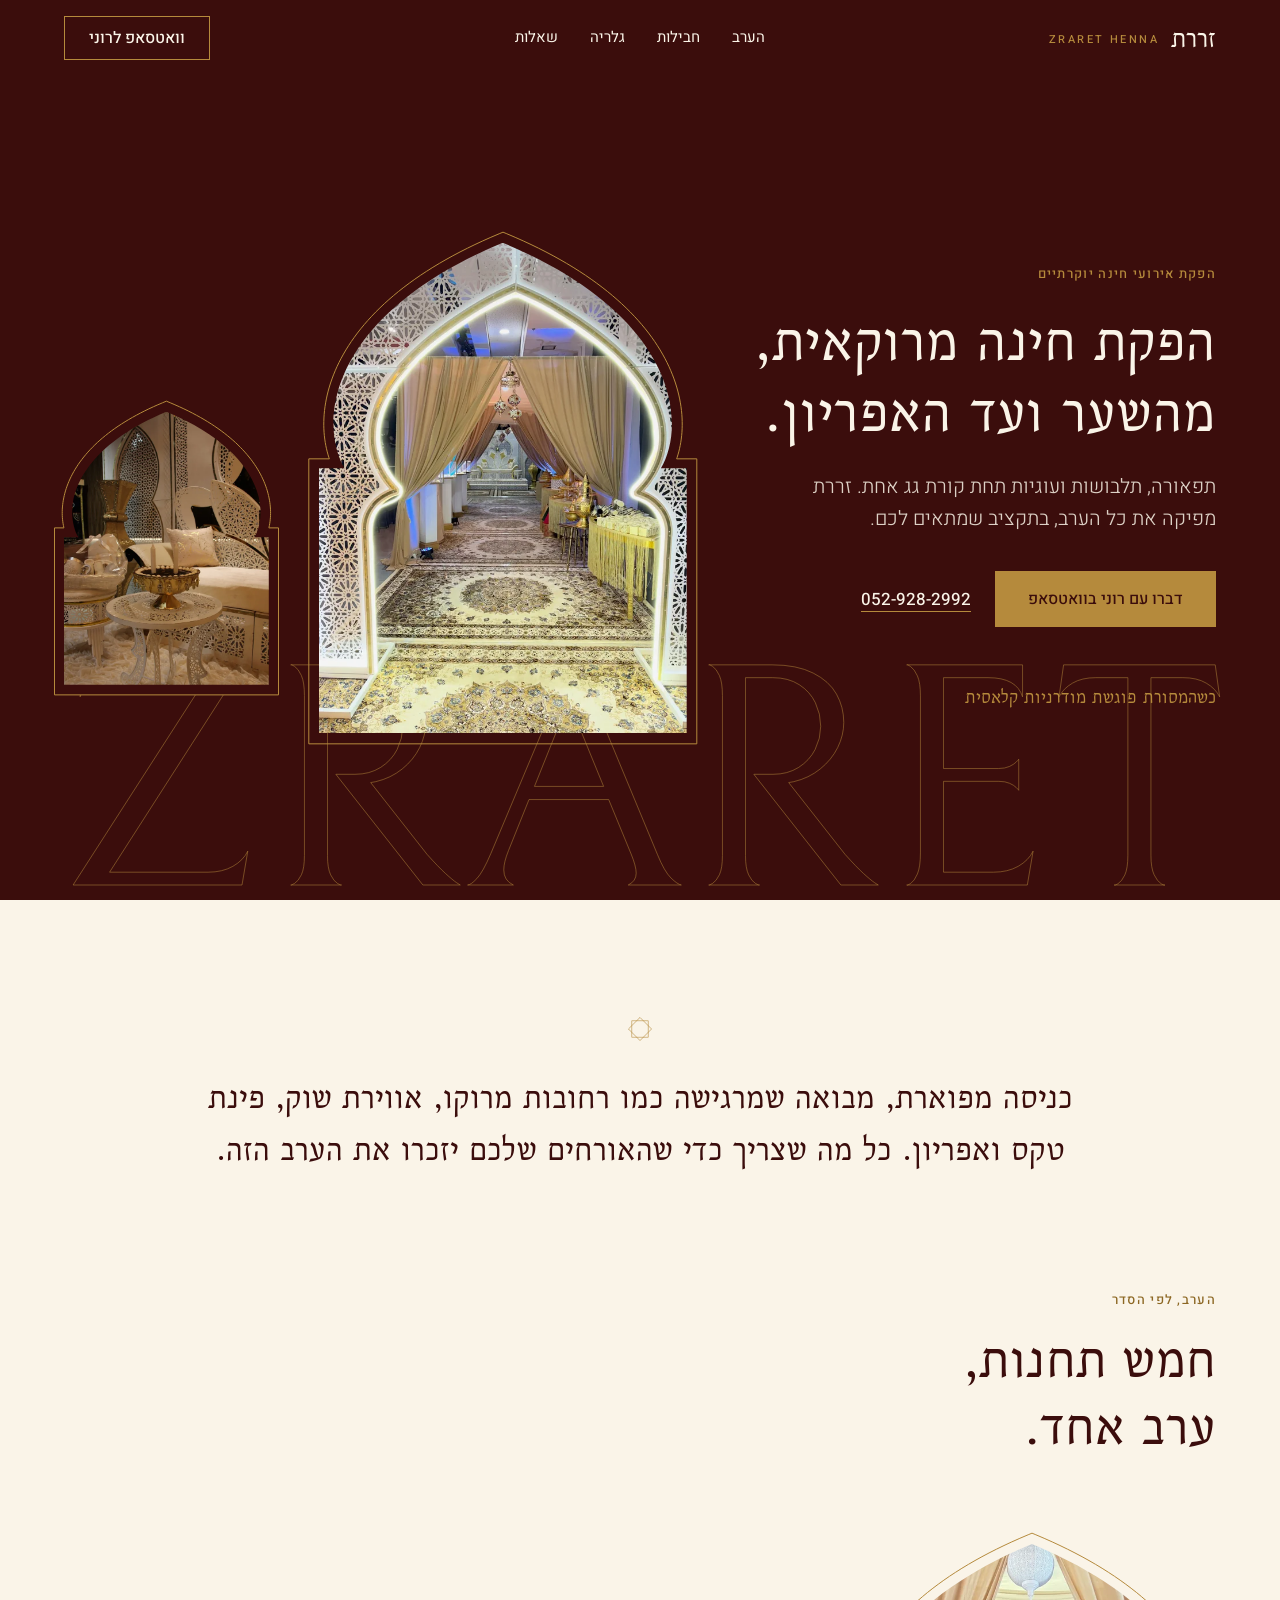
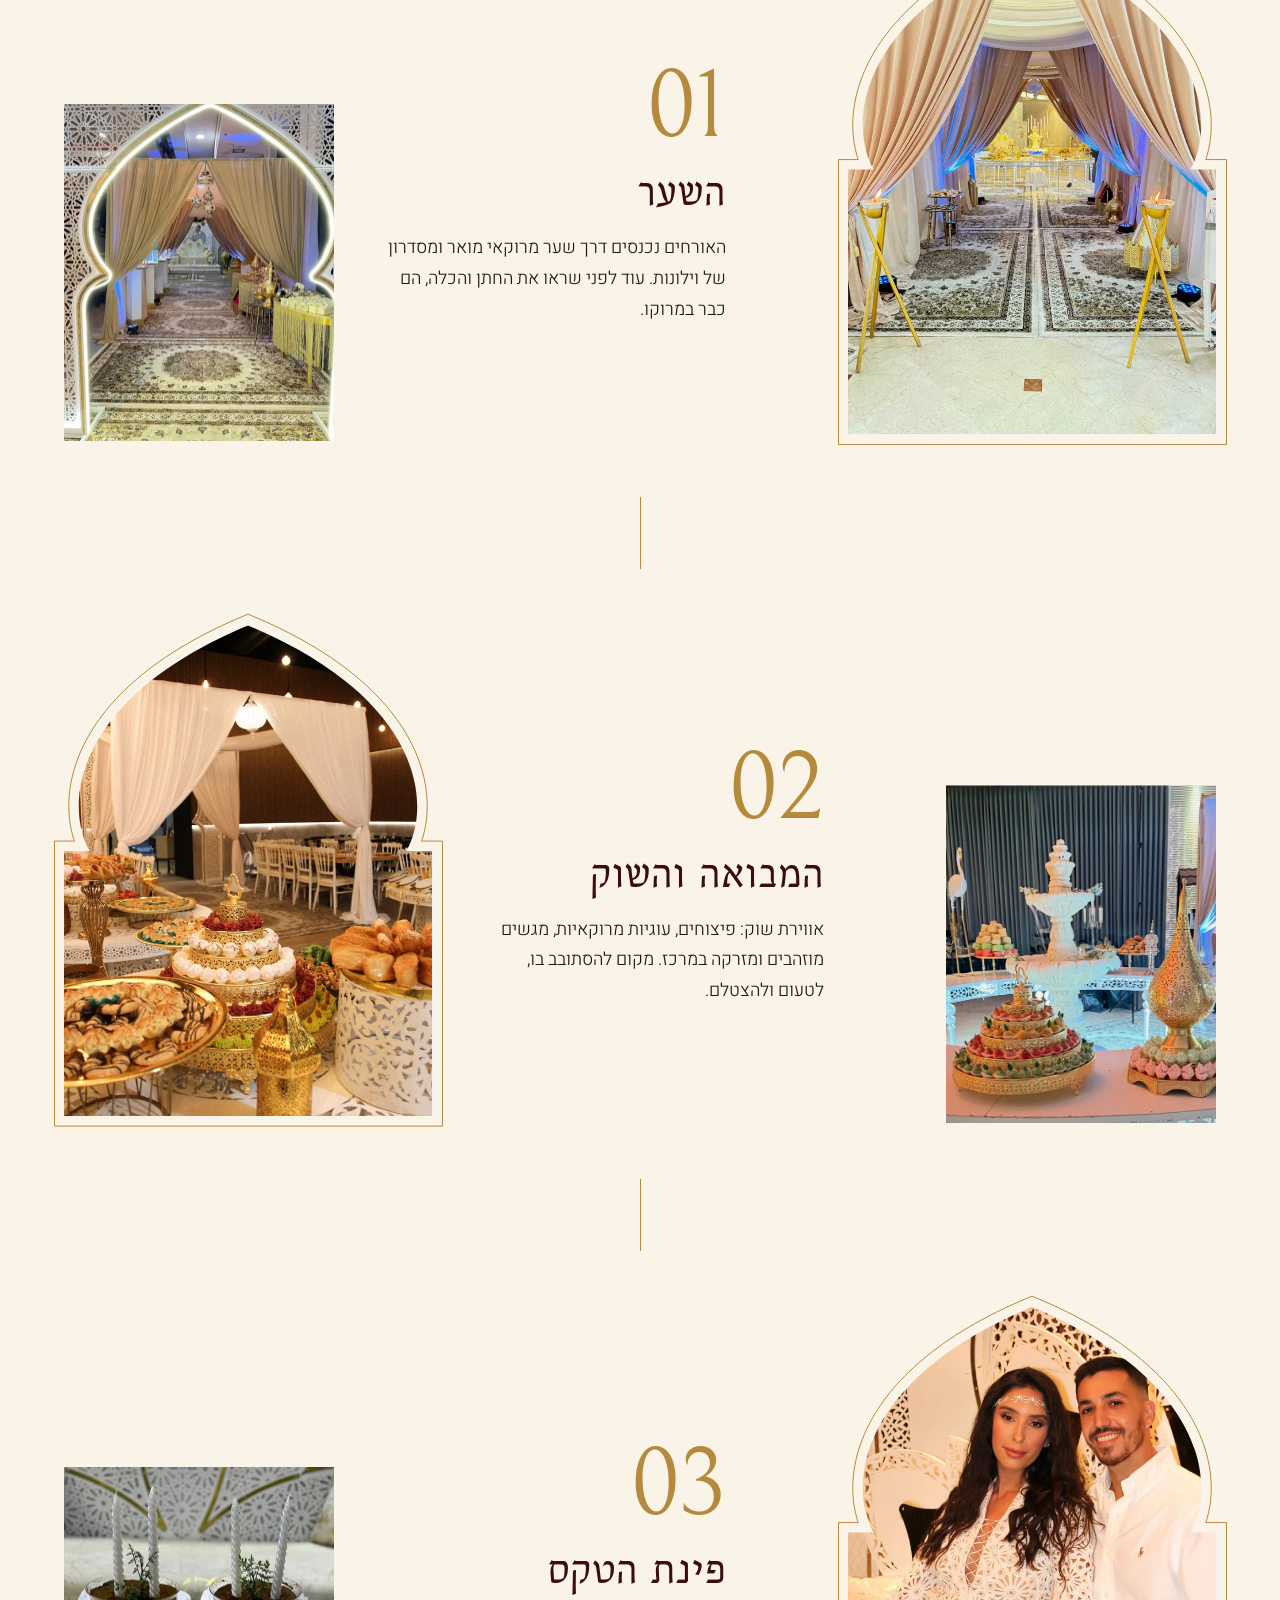
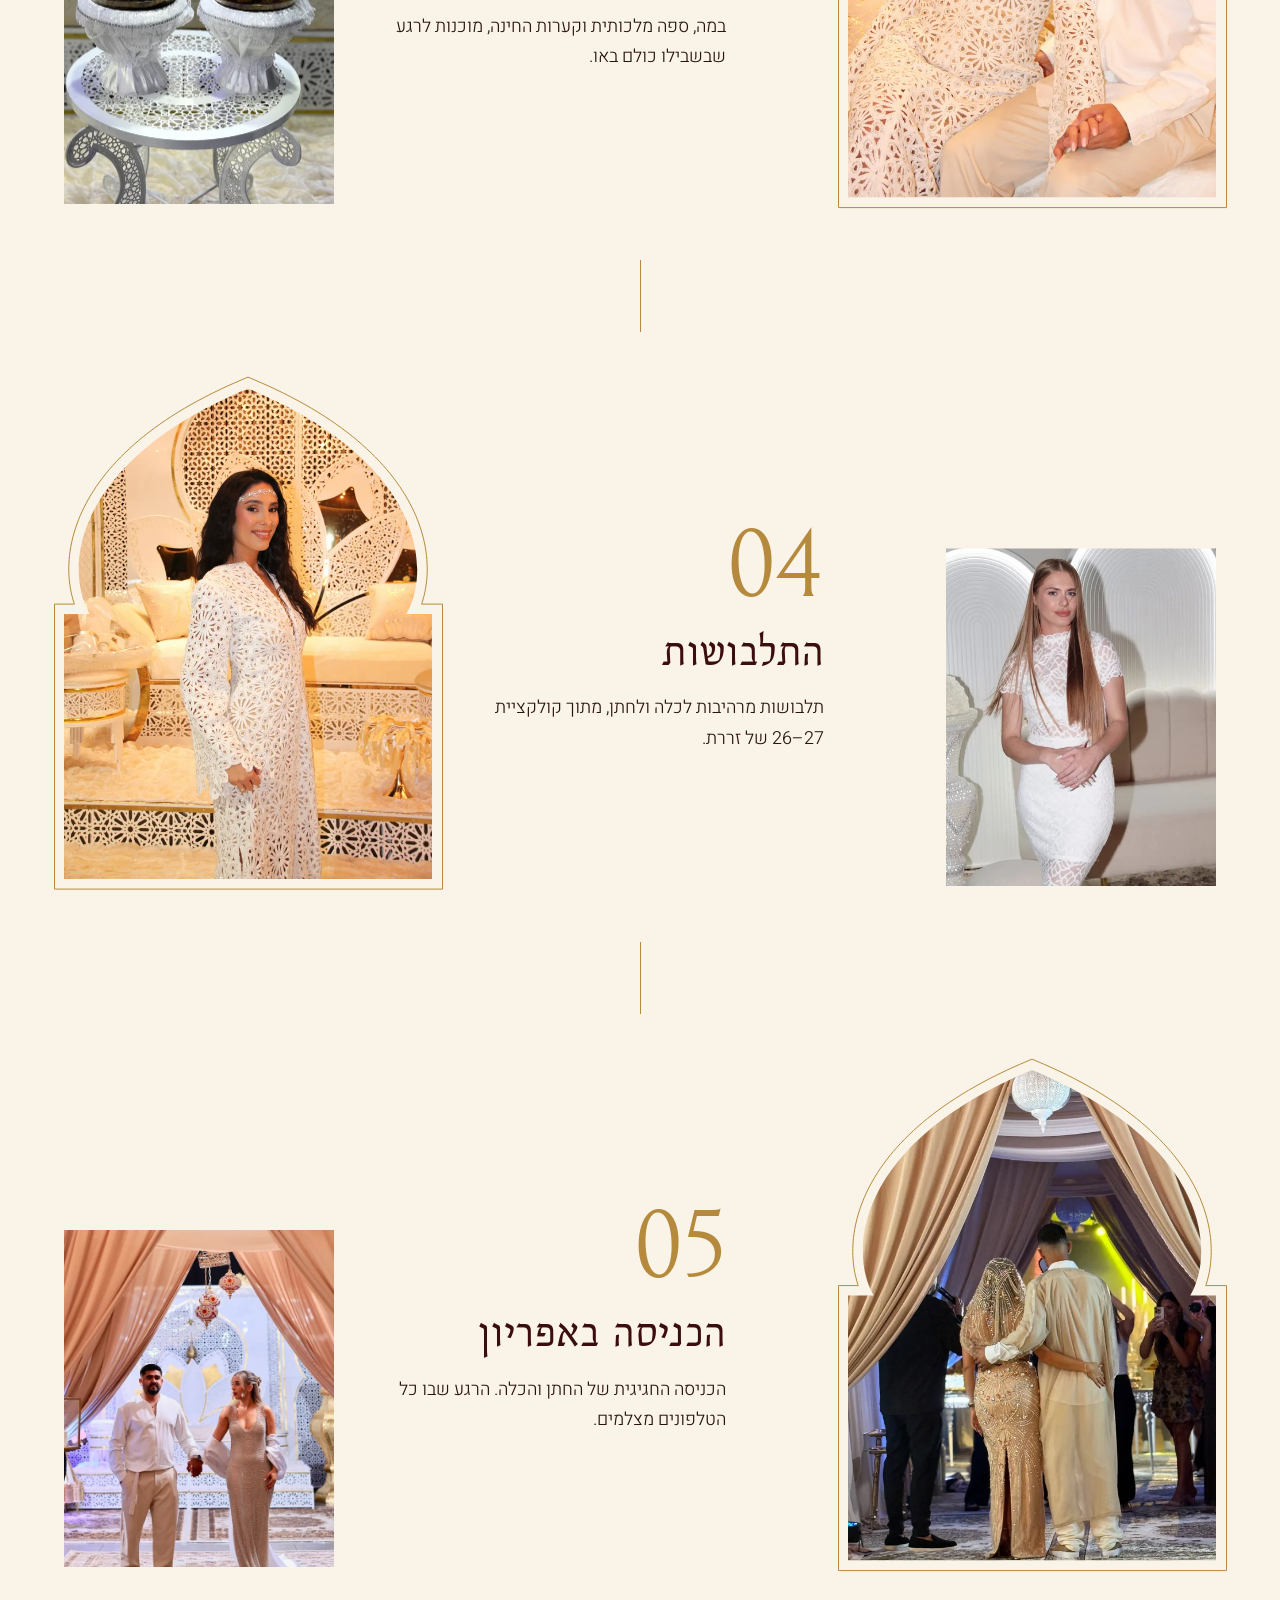
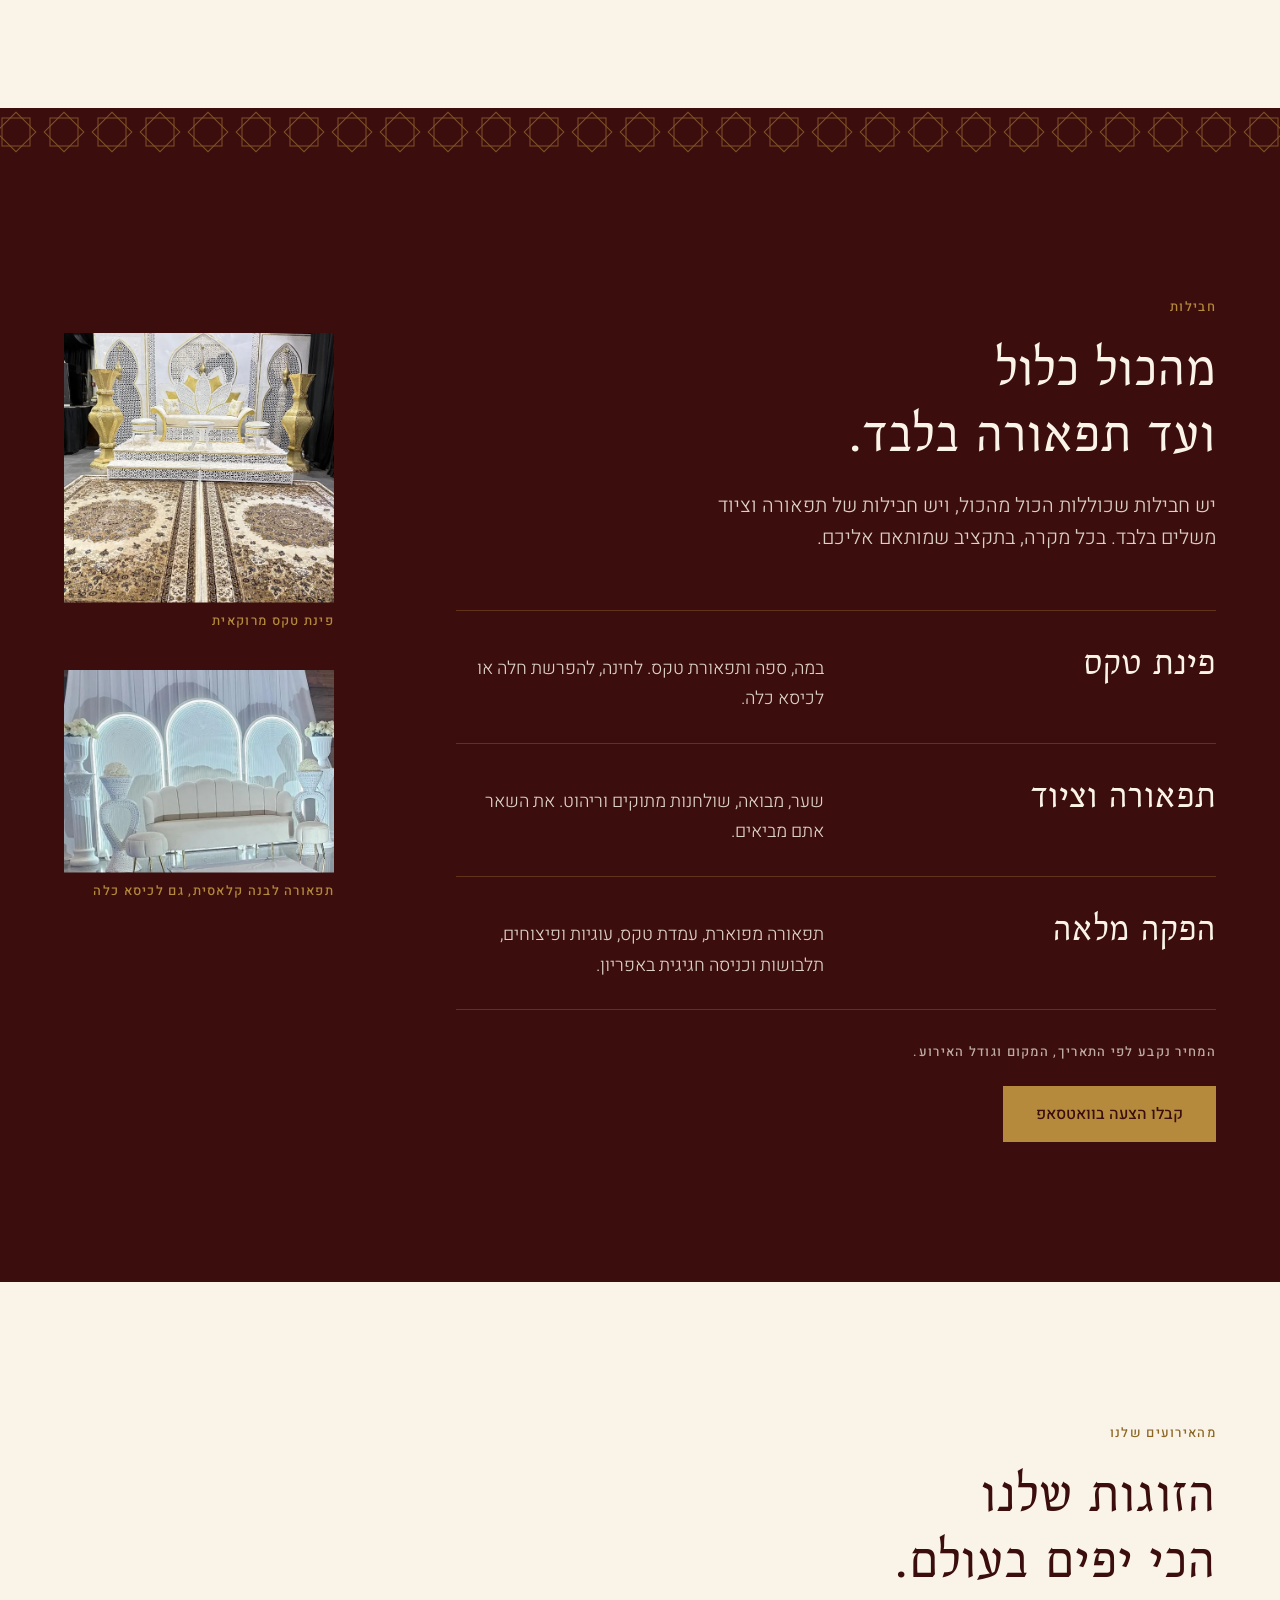
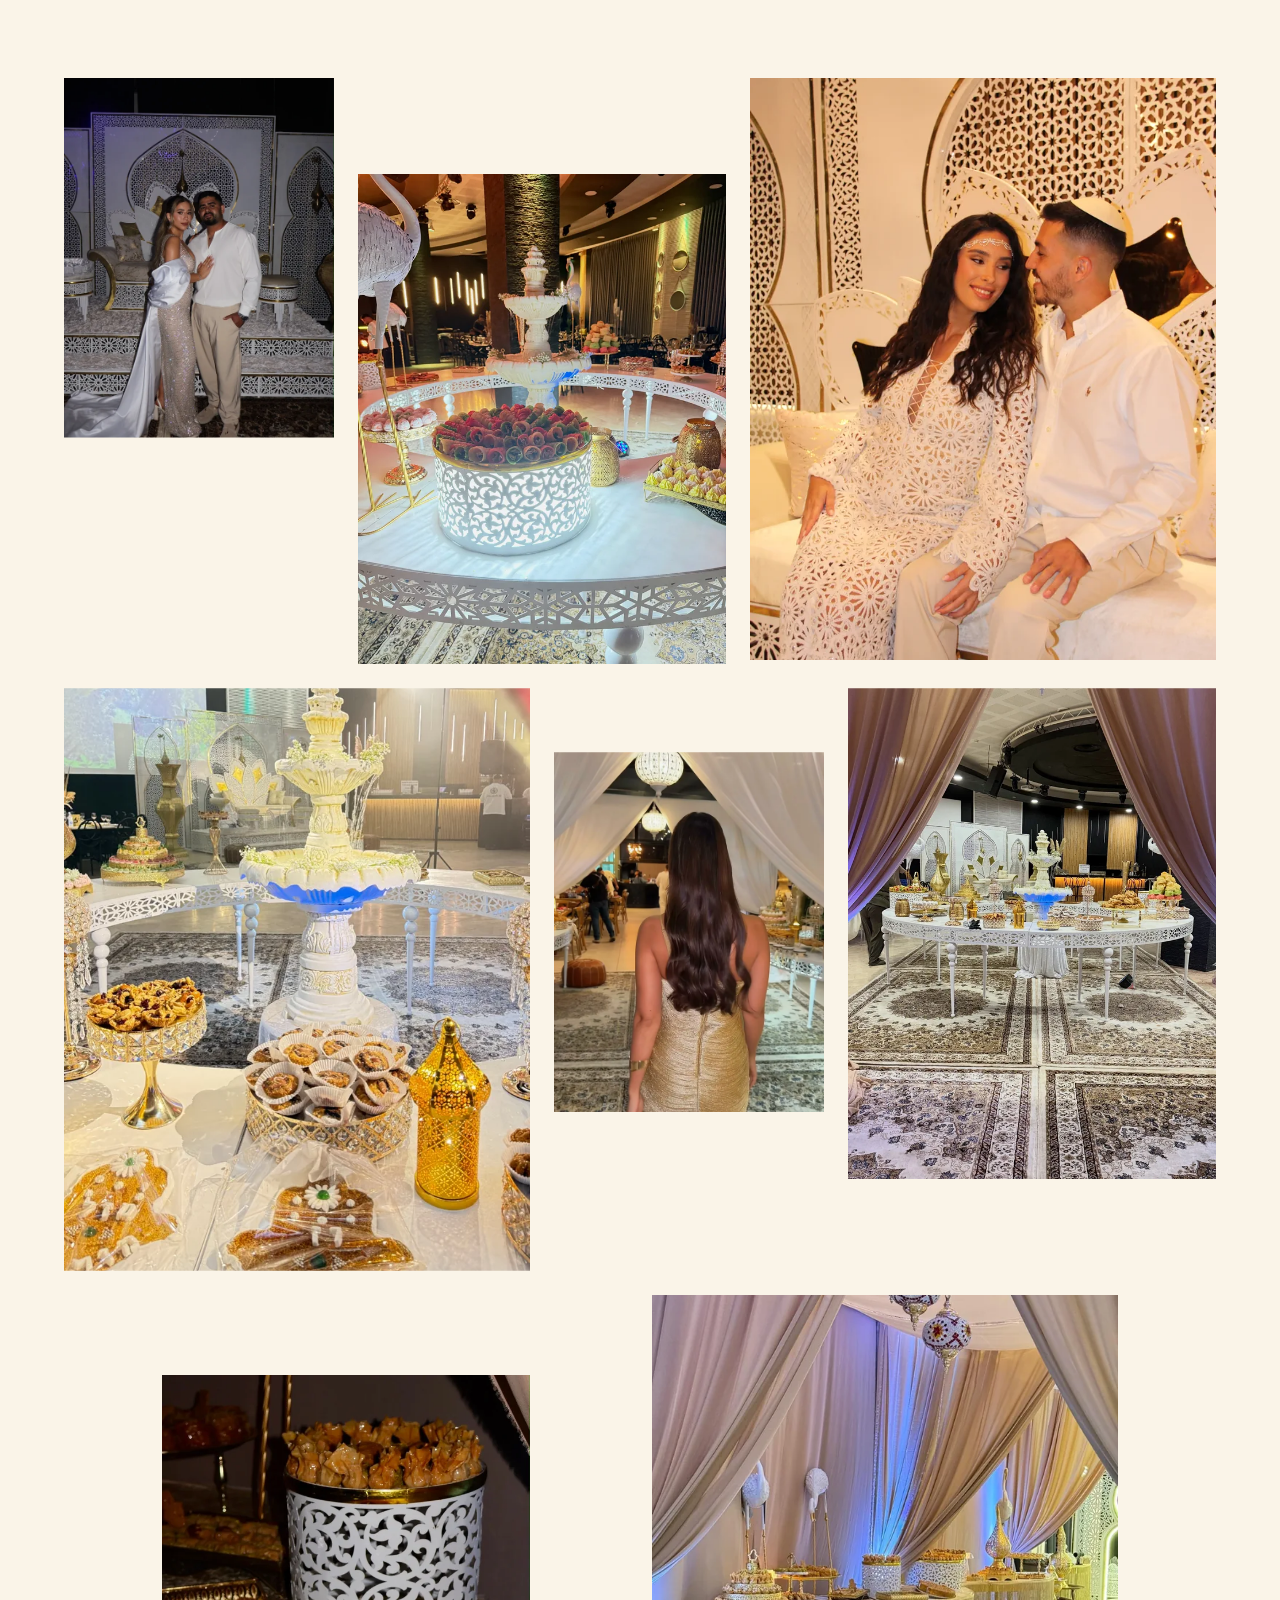
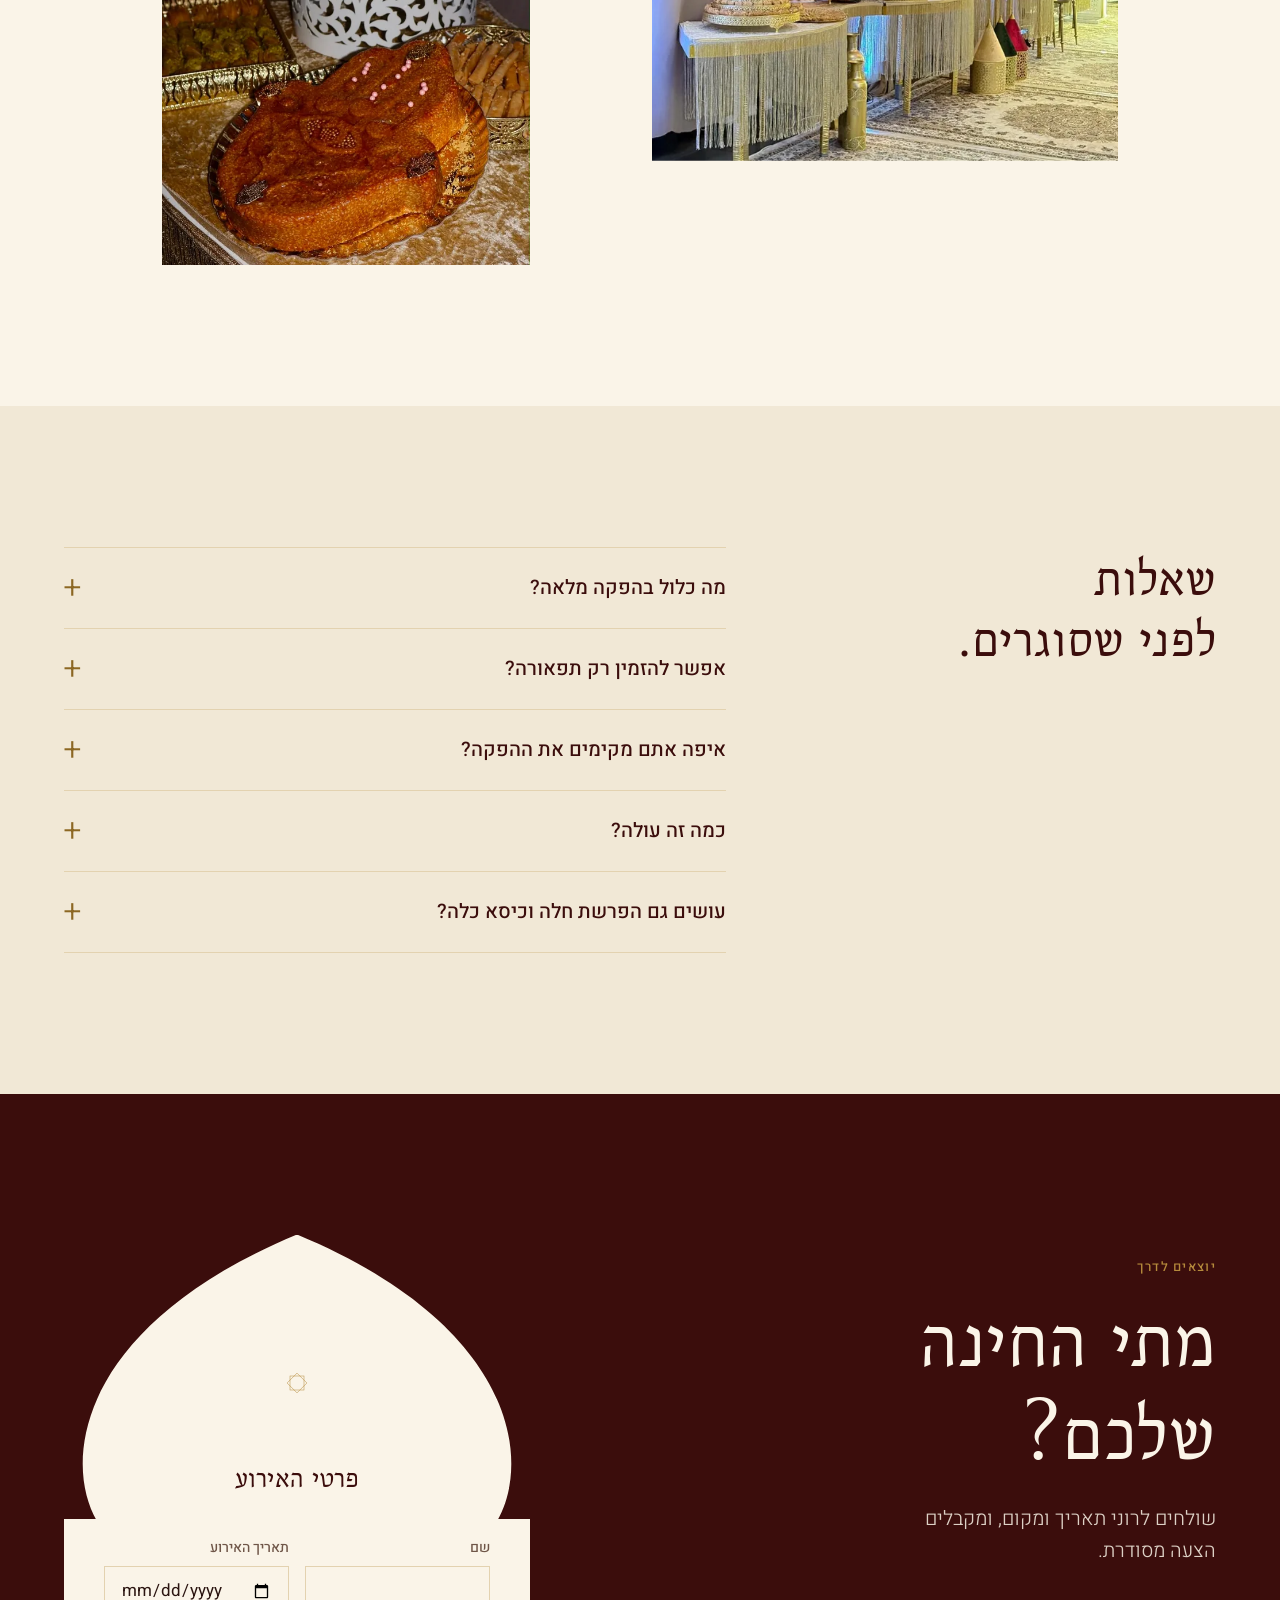
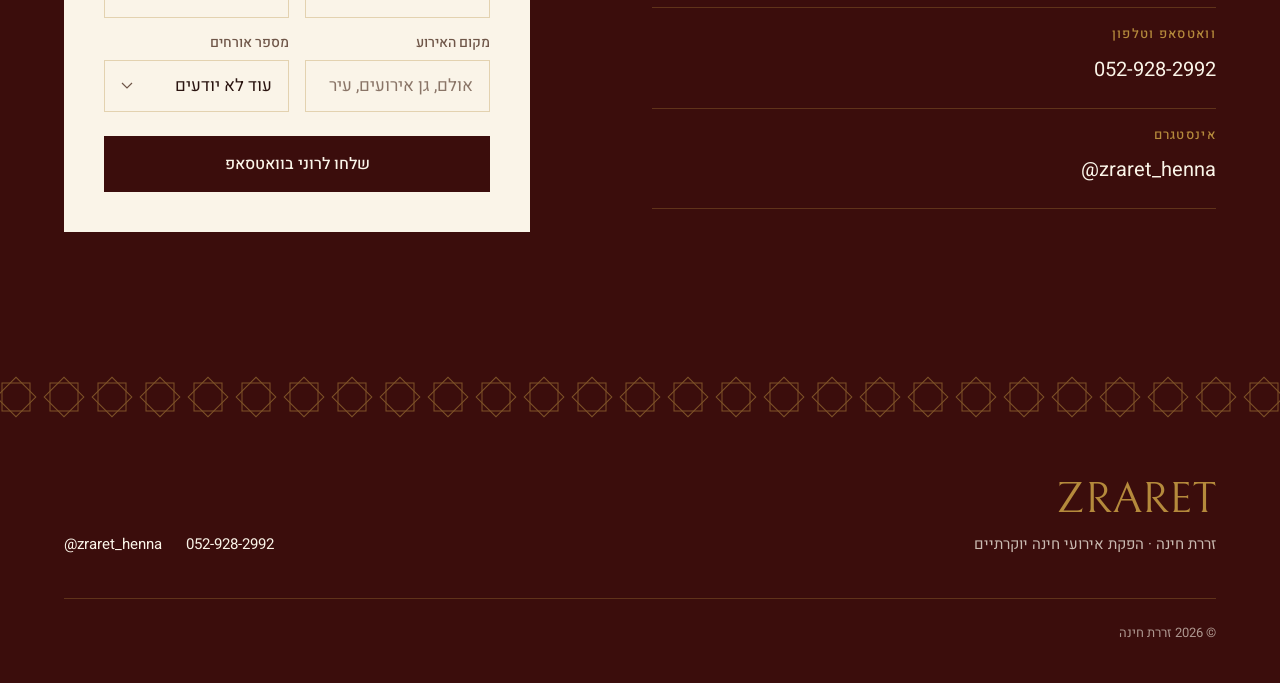
==== commit 3027f314: "Finish Talia Diamonds and Zraret Henna sites; polish after visual QA Talia Diamonds: editorial certi" ====
--- a/sites/zraret-henna/index.html
+++ b/sites/zraret-henna/index.html
@@ -81,7 +81,7 @@
         </div>
         <div class="hero__art">
           <div class="arch hero__arch-a"><div class="arch__img"><img src="assets/img/arch-entrance-1200.webp" srcset="assets/img/arch-entrance-640.webp 640w, assets/img/arch-entrance-1200.webp 1200w, assets/img/arch-entrance-2000.webp 2000w" sizes="(min-width: 1024px) min(29vw, 416px), (min-width: 640px) 56vw, 74vw" width="2000" height="2667" alt="שער מרוקאי מואר ומאחוריו מסדרון וילונות ושטיחים" fetchpriority="high"></div><svg class="arch__rim" viewBox="0 0 300 400" preserveAspectRatio="none" aria-hidden="true" focusable="false"><path d="M0,400 L0,184 L21,184 C0,148 6,60 150,0 C294,60 300,148 279,184 L300,184 L300,400 Z" fill="none" stroke="#B58A3C" stroke-width="1" vector-effect="non-scaling-stroke"/></svg></div>
-          <div class="arch hero__arch-b arch--front"><div class="arch__img"><img src="assets/img/stage-bowl-1200.webp" srcset="assets/img/stage-bowl-640.webp 640w, assets/img/stage-bowl-1200.webp 1200w, assets/img/stage-bowl-2000.webp 2000w" sizes="(min-width: 1024px) 230px, (min-width: 640px) 30vw, 40vw" width="2000" height="2667" alt="קערת חינה מוזהבת על שולחן מול במת הטקס" style="object-position: center 60%" fetchpriority="high"></div><svg class="arch__rim" viewBox="0 0 300 400" preserveAspectRatio="none" aria-hidden="true" focusable="false"><path d="M0,400 L0,184 L21,184 C0,148 6,60 150,0 C294,60 300,148 279,184 L300,184 L300,400 Z" fill="none" stroke="#B58A3C" stroke-width="1" vector-effect="non-scaling-stroke"/></svg></div>
+          <div class="arch hero__arch-b arch--front"><svg class="arch__moat" viewBox="0 0 300 400" preserveAspectRatio="none" aria-hidden="true" focusable="false"><path d="M0,400 L0,184 L21,184 C0,148 6,60 150,0 C294,60 300,148 279,184 L300,184 L300,400 Z" fill="currentColor"/></svg><div class="arch__img"><img src="assets/img/stage-bowl-1200.webp" srcset="assets/img/stage-bowl-640.webp 640w, assets/img/stage-bowl-1200.webp 1200w, assets/img/stage-bowl-2000.webp 2000w" sizes="(min-width: 1024px) 230px, (min-width: 640px) 30vw, 40vw" width="2000" height="2667" alt="קערת חינה מוזהבת על שולחן מול במת הטקס" style="object-position: center 60%" fetchpriority="high"></div><svg class="arch__rim" viewBox="0 0 300 400" preserveAspectRatio="none" aria-hidden="true" focusable="false"><path d="M0,400 L0,184 L21,184 C0,148 6,60 150,0 C294,60 300,148 279,184 L300,184 L300,400 Z" fill="none" stroke="#B58A3C" stroke-width="1" vector-effect="non-scaling-stroke"/></svg></div>
         </div>
       </div>
     </section>
@@ -137,7 +137,7 @@
           </div>
           <div class="station__arch"><div class="arch"><div class="arch__img"><div class="arch__rise rise"><img src="assets/img/bride-1200.webp" srcset="assets/img/bride-640.webp 640w, assets/img/bride-1200.webp 1200w, assets/img/bride-2000.webp 2000w" sizes="(min-width: 1024px) min(29vw, 416px), (min-width: 640px) 60vw, 78vw" width="2000" height="2667" alt="כלה בשמלת תחרה לבנה מול במת הטקס" style="object-position: center 30%" loading="lazy" decoding="async"></div></div><svg class="arch__rim" viewBox="0 0 300 400" preserveAspectRatio="none" aria-hidden="true" focusable="false"><path d="M0,400 L0,184 L21,184 C0,148 6,60 150,0 C294,60 300,148 279,184 L300,184 L300,400 Z" fill="none" stroke="#B58A3C" stroke-width="1" vector-effect="non-scaling-stroke"/></svg></div></div>
           <div class="station__support"><div class="frame rise rise--late"><img src="assets/img/outfit-1-1200.webp" srcset="assets/img/outfit-1-640.webp 640w, assets/img/outfit-1-1200.webp 1200w, assets/img/outfit-1-1366.webp 1366w" sizes="(min-width: 1024px) min(21vw, 306px), (min-width: 640px) 34vw, 44vw" width="1366" height="1341" alt="דוגמנית בשמלת תחרה לבנה מקולקציית זררת" loading="lazy" decoding="async"></div></div>
-          <p class="station__body">תלבושות מרהיבות לכלה ולחתן, מתוך קולקציית 26–27 של זררת.</p>
+          <p class="station__body">תלבושות מרהיבות לכלה ולחתן, מתוך קולקציית <bdi dir="ltr">26–27</bdi> של זררת.</p>
         </article>
         <div class="station-line" aria-hidden="true"></div>
         <article class="station station--odd" data-rise aria-labelledby="st-05">
@@ -179,12 +179,12 @@
         </div>
         <div class="packages__media" data-rise>
           <figure class="packages__fig">
-            <div class="frame rise" style="aspect-ratio: 1/1"><img src="assets/img/white-set-1200.webp" srcset="assets/img/white-set-640.webp 640w, assets/img/white-set-1200.webp 1200w, assets/img/white-set-1546.webp 1546w" sizes="(min-width: 1024px) min(21vw, 306px), 45vw" width="1546" height="1516" alt="תפאורה לבנה קלאסית עם קשתות מוארות וספה" loading="lazy" decoding="async"></div>
-            <figcaption class="label label--gold">תפאורה קלאסית לבנה</figcaption>
+            <div class="frame rise" style="aspect-ratio: 1/1"><img src="assets/img/stage-wide-1200.webp" srcset="assets/img/stage-wide-640.webp 640w, assets/img/stage-wide-1200.webp 1200w" sizes="(min-width: 1024px) min(21vw, 306px), 45vw" width="1200" height="1266" alt="במת טקס מרוקאית עם ספה מוזהבת, כדים ושטיחים" loading="lazy" decoding="async"></div>
+            <figcaption class="label label--gold">פינת טקס מרוקאית</figcaption>
           </figure>
           <figure class="packages__fig">
-            <div class="frame rise rise--late" style="aspect-ratio: 4/3"><img src="assets/img/bride-chair-1200.webp" srcset="assets/img/bride-chair-640.webp 640w, assets/img/bride-chair-1200.webp 1200w, assets/img/bride-chair-1578.webp 1578w" sizes="(min-width: 1024px) min(21vw, 306px), 45vw" width="1578" height="1168" alt="כיסא כלה לבן מול קשתות מוארות" loading="lazy" decoding="async"></div>
-            <figcaption class="label label--gold">כיסא כלה</figcaption>
+            <div class="frame rise rise--late" style="aspect-ratio: 4/3"><img src="assets/img/white-set-1200.webp" srcset="assets/img/white-set-640.webp 640w, assets/img/white-set-1200.webp 1200w, assets/img/white-set-1546.webp 1546w" sizes="(min-width: 1024px) min(21vw, 306px), 45vw" width="1546" height="1516" alt="תפאורה לבנה קלאסית עם קשתות מוארות וספה" loading="lazy" decoding="async"></div>
+            <figcaption class="label label--gold">תפאורה לבנה קלאסית, גם לכיסא כלה</figcaption>
           </figure>
         </div>
       </div>
@@ -249,9 +249,8 @@
           </dl>
         </div>
         <div class="door">
-          <div class="door__cap"><svg class="star" viewBox="0 0 48 48" aria-hidden="true" focusable="false"><g fill="none" stroke="#B58A3C" stroke-width="1" vector-effect="non-scaling-stroke"><rect x="10" y="10" width="28" height="28"/><rect x="10" y="10" width="28" height="28" transform="rotate(45 24 24)"/></g></svg></div>
+          <div class="door__cap"><svg class="star" viewBox="0 0 48 48" aria-hidden="true" focusable="false"><g fill="none" stroke="#B58A3C" stroke-width="1" vector-effect="non-scaling-stroke"><rect x="10" y="10" width="28" height="28"/><rect x="10" y="10" width="28" height="28" transform="rotate(45 24 24)"/></g></svg><h3 class="door__title">פרטי האירוע</h3></div>
           <form class="door__body" id="lead-form" novalidate>
-            <h3 class="door__title">פרטי האירוע</h3>
             <div class="door__fields">
               <div class="field">
                 <label for="f-name">שם</label>
--- a/sites/zraret-henna/assets/css/styles.css
+++ b/sites/zraret-henna/assets/css/styles.css
@@ -24,12 +24,14 @@
 html { -webkit-text-size-adjust: 100%; scroll-behavior: smooth; scroll-padding-top: var(--header-h); }
 body {
   margin: 0;
-  background: var(--ivory);
+  background: var(--henna);
   color: var(--ink);
   font: 300 18px/1.7 var(--text);
   -webkit-font-smoothing: antialiased;
   text-rendering: optimizeLegibility;
 }
+main { display: block; background: var(--ivory); }
+p { text-wrap: pretty; }
 img { display: block; max-width: 100%; height: auto; }
 h1, h2, h3, p, ul, dl, dd, figure { margin: 0; }
 ul { padding: 0; list-style: none; }
@@ -57,7 +59,7 @@
 .label--gold { color: var(--gold); }
 .label--deep { color: var(--gold-deep); }
 .h2 {
-  font: 400 clamp(40px, 5.6vw, 88px)/1.04 var(--display);
+  font: 400 clamp(38px, 5vw, 72px)/1.04 var(--display);
   color: var(--henna);
   margin-block-start: 16px;
 }
@@ -85,17 +87,13 @@
 .arch__img { position: absolute; inset: 0; clip-path: url(#arch); }
 .arch__rise, .arch__img > img { width: 100%; height: 100%; }
 .arch img { width: 100%; height: 100%; object-fit: cover; }
-.arch__rim {
+.arch__rim, .arch__moat {
   position: absolute; inset: -10px;
   width: calc(100% + 20px); height: calc(100% + 20px);
   overflow: visible; pointer-events: none;
 }
-/* a moat in the section colour so an overlapping arch reads in front */
-.arch--front::before {
-  content: ""; position: absolute; inset: -10px;
-  background: var(--moat, var(--henna));
-  clip-path: url(#arch);
-}
+/* a moat in the section colour, so an overlapping arch reads as standing in front */
+.arch__moat { color: var(--henna); }
 .frame { position: relative; overflow: hidden; }
 .frame img { width: 100%; height: 100%; object-fit: cover; }
 
@@ -184,12 +182,11 @@
   position: relative; overflow: hidden;
   background: var(--henna); color: var(--ivory);
   padding-block: 48px 72px;
-  --moat: var(--henna);
 }
 .hero__backdrop {
   position: absolute; inset-inline: 0; bottom: -0.06em;
   display: flex; justify-content: center;
-  font: 400 40vw/.8 var(--display);
+  font: 400 26vw/.8 var(--display);
   color: transparent;
   -webkit-text-stroke: 1px rgba(181, 138, 60, .5);
   white-space: nowrap;
@@ -236,7 +233,8 @@
     align-items: center;
   }
   .hero__text { grid-column: 1 / span 5; }
-  .hero__title { width: max-content; max-width: calc(100% * 7 / 5); }
+  /* 6vw would not fit the first line inside columns 1–5; 5.4vw keeps both lines whole */
+  .hero__title { font-size: clamp(44px, 5.4vw, 78px); }
   /* arch A spans 4 columns; the 230px arch B sits against the container end,
      so the pair is anchored to the end edge with clear air between the rims */
   .hero__art {
@@ -263,7 +261,7 @@
 .section-head { margin-bottom: clamp(56px, 6.7vw, 96px); }
 
 /* The evening */
-.evening { background: var(--ivory); --moat: var(--ivory); }
+.evening { background: var(--ivory); padding-top: 0; }
 .station { display: grid; grid-template-columns: repeat(12, minmax(0, 1fr)); column-gap: 12px; }
 .station__head { grid-column: 1 / -1; margin-bottom: 32px; }
 .station__num { display: block; font: 400 96px/1 var(--display); color: var(--gold); }
@@ -400,9 +398,9 @@
   background: var(--ivory); clip-path: url(#arch-top);
   margin-bottom: -1px;
 }
-.door__cap .star { position: absolute; left: 50%; top: 66.667%; width: 24px; height: 24px; transform: translate(-50%, -50%); }
-.door__body { background: var(--ivory); padding: 8px 24px 32px; }
-.door__title { font: 400 32px/1.04 var(--display); color: var(--henna); text-align: center; margin-bottom: 32px; }
+.door__cap .star { position: absolute; left: 50%; top: 52%; width: 24px; height: 24px; transform: translate(-50%, -50%); }
+.door__body { background: var(--ivory); padding: 20px 24px 32px; }
+.door__title { position: absolute; inset-inline: 0; bottom: 9%; margin: 0; font: 400 32px/1.04 var(--display); color: var(--henna); text-align: center; }
 .door__fields { display: grid; gap: 16px; }
 .field { display: grid; gap: 8px; align-content: start; }
 .field label { font: 500 14px/1.3 var(--text); color: var(--ink-2); }
@@ -430,7 +428,7 @@
 
 @media (min-width: 640px) {
   .door__fields { grid-template-columns: 1fr 1fr; }
-  .door__body { padding: 8px 40px 40px; }
+  .door__body { padding: 20px 40px 40px; }
 }
 @media (min-width: 1024px) {
   .contact__grid { display: grid; grid-template-columns: repeat(12, minmax(0, 1fr)); column-gap: 24px; align-items: center; }
@@ -441,7 +439,7 @@
 /* Footer */
 .footer { background: var(--henna); color: var(--ivory); }
 .footer__inner { padding-block: 56px 40px; }
-.footer__top { display: flex; flex-wrap: wrap; justify-content: space-between; align-items: flex-end; gap: 24px; padding-bottom: 32px; border-bottom: 1px solid var(--gold-30); }
+.footer__top { display: flex; flex-wrap: wrap; justify-content: space-between; align-items: last baseline; gap: 24px; padding-bottom: 32px; border-bottom: 1px solid var(--gold-30); }
 .footer__word { font: 400 44px/1 var(--display); color: var(--gold); text-align: end; }
 .footer__tag { margin-top: 12px; font: 400 15px/1.5 var(--text); color: rgba(250, 244, 232, .75); }
 .footer__links { display: flex; flex-wrap: wrap; gap: 0 24px; }
